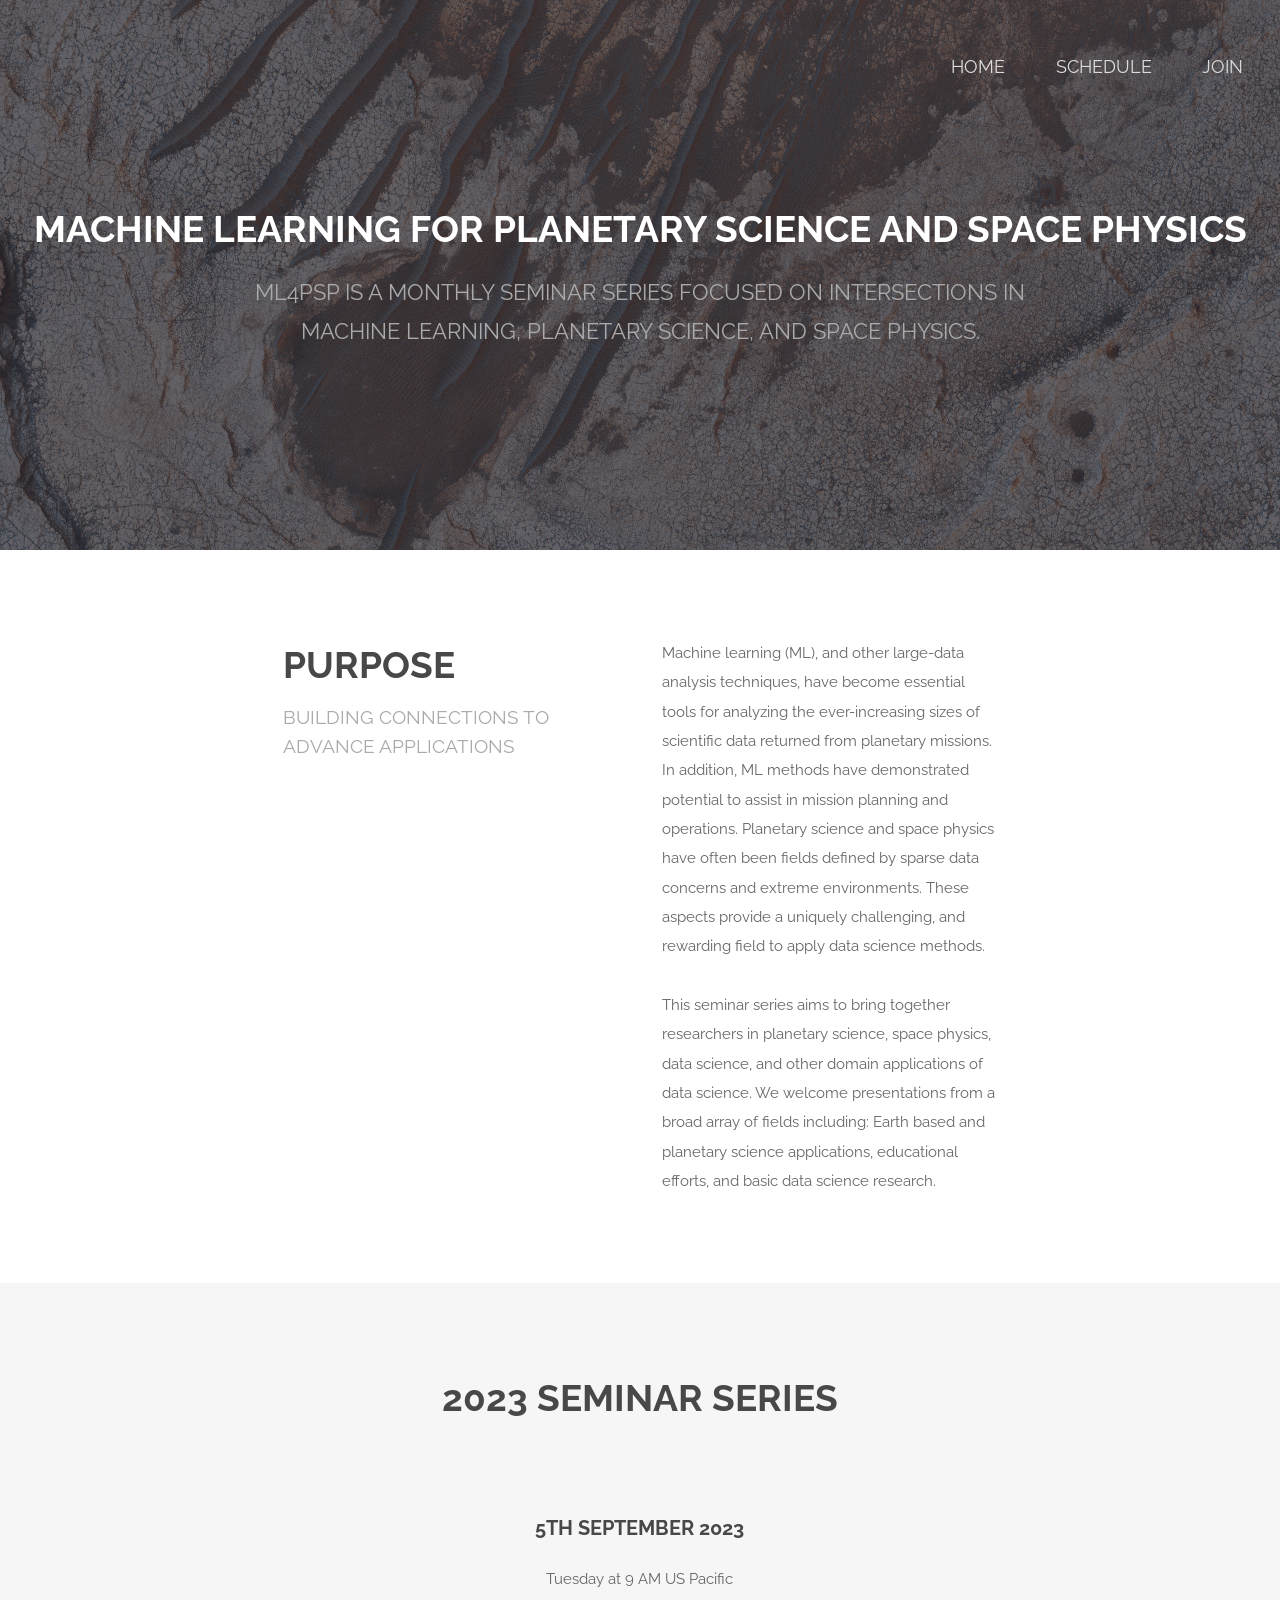
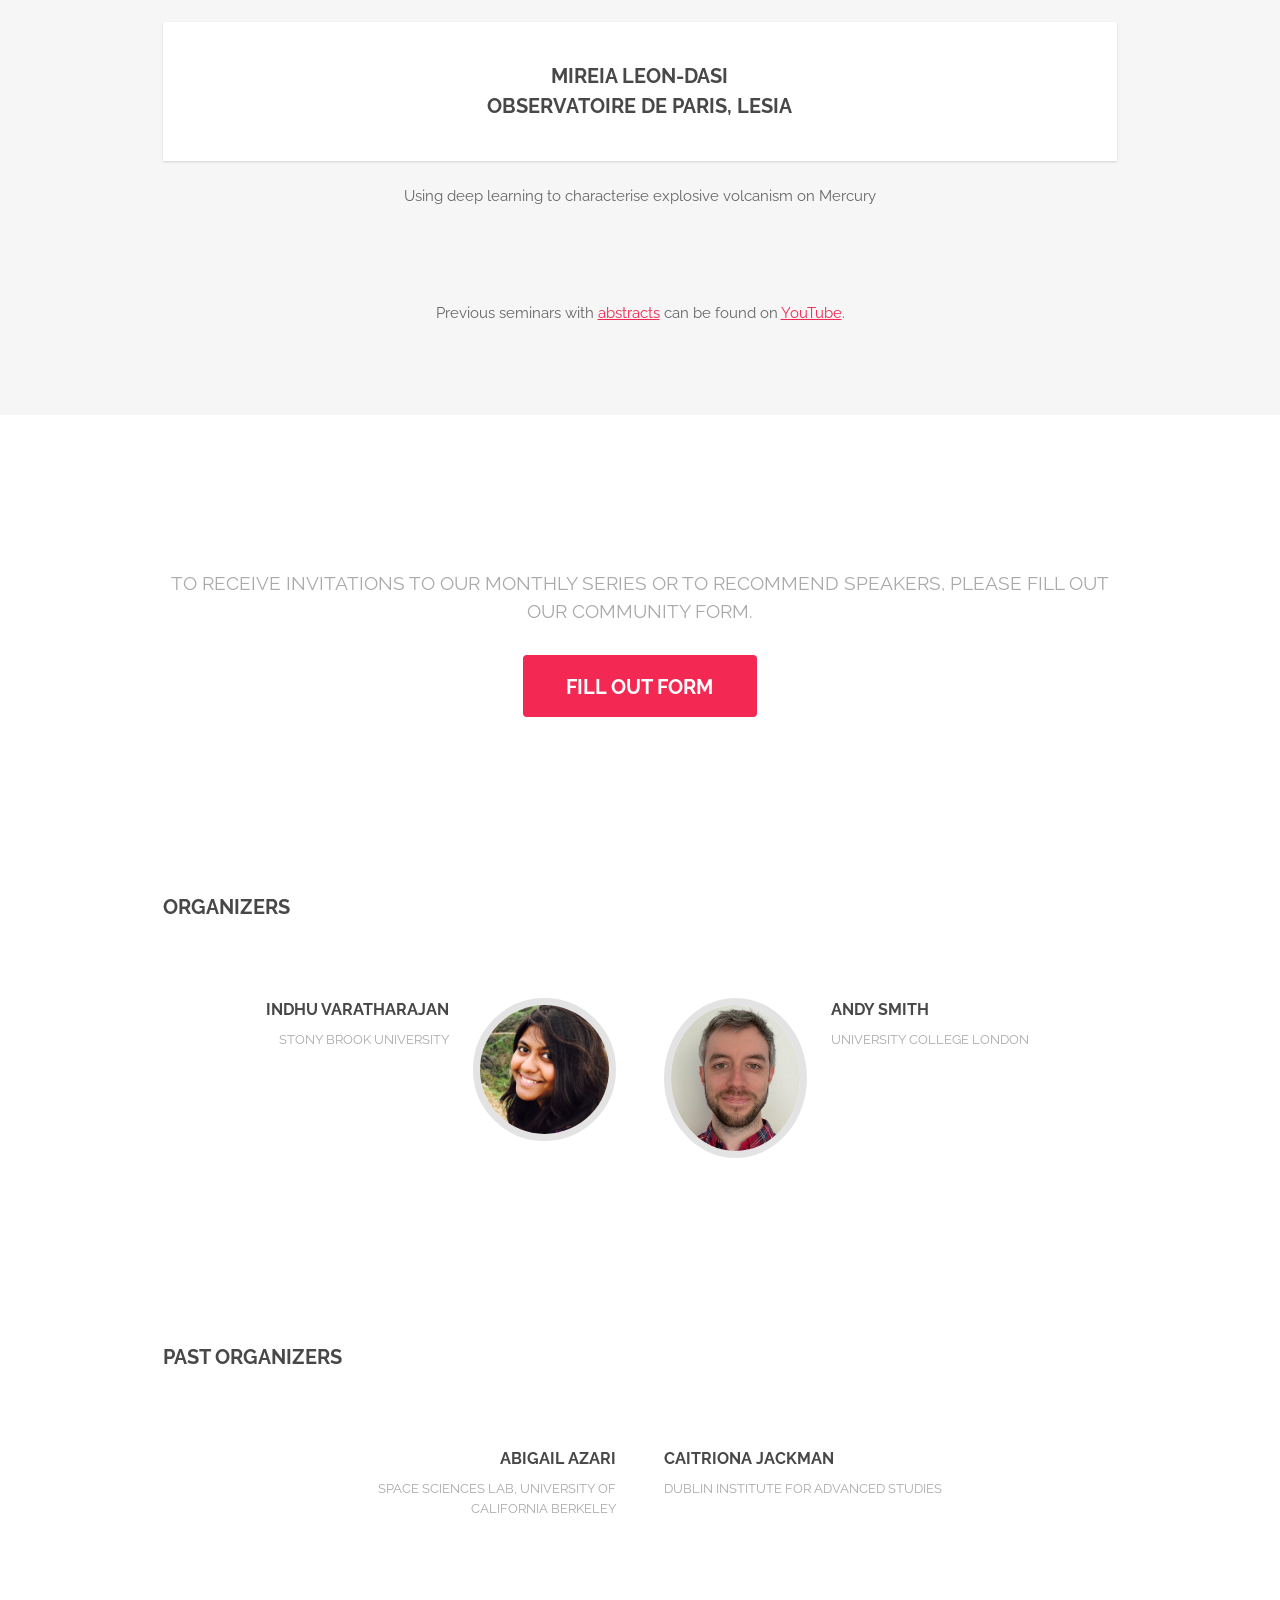
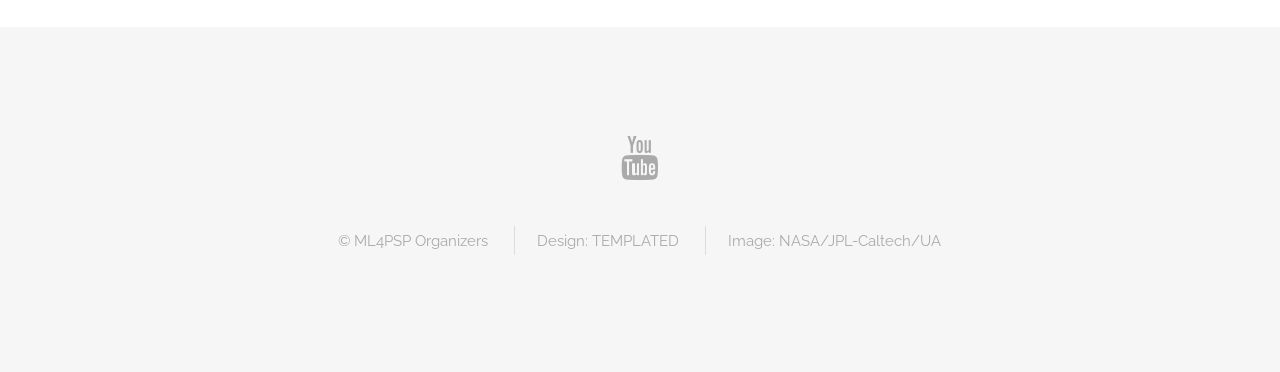
==== index.html @ e49db919 "Updated landing page with next seminar" ====
<!DOCTYPE HTML>
<!--
	Spatial by TEMPLATED
	templated.co @templatedco
	Released for free under the Creative Commons Attribution 3.0 license (templated.co/license)
	Edited by A. R. Azari for ML4PSP
-->
<html>
    <head>
        <title>ML4PSP</title>
            <meta charset="utf-8" />
            <meta name="viewport" content="width=device-width, initial-scale=1" />
            <link rel="stylesheet" href="assets/css/main.css" />
	</head>
	<body class="landing">
    <!-- Header -->
    <header id="header" class="alt">
        <!--
        <h1><strong><a href="index.html">ML4PSP</a></strong></h1>
        -->
        <nav id="nav">
            <ul>
                <li><a href="index.html">Home</a></li>
                <li><a href="schedule.html">Schedule</a></li>
                <li><a href="join.html">Join</a></li>
            </ul>
        </nav>
    </header>
    <a href="#menu" class="navPanelToggle"><span class="fa fa-bars"></span></a>

    <!-- Banner -->
    <section id="banner">
        <h2>Machine Learning for Planetary Science and Space Physics</h2>
	    <!--Comment for new organizers, if you want a new tag line change this text.-->
        <p>ML4PSP is a monthly seminar series focused on intersections in <br /> machine learning, planetary science, and space physics. </p>
    </section>

    <!-- One -->
    <section id="one" class="wrapper style1">
        <div class="container 75%">
            <div class="row 200%">
                <div class="6u 12u$(medium)">
                    <header class="major">
                        <h2>Purpose</h2>
                        <p>Building connections to advance applications</p>
                    </header>
                </div>
                <div class="6u$ 12u$(medium)">
                <p>Machine learning (ML), and other large-data analysis techniques, have become essential tools for analyzing the ever-increasing sizes of scientific data returned from planetary missions. In addition, ML methods have demonstrated potential to assist in mission planning and operations. Planetary science and space physics have often been fields defined by sparse data concerns and extreme environments. These aspects provide a uniquely challenging, and rewarding field to apply data science methods.</p>
                                
                <p>This seminar series aims to bring together researchers in planetary science, space physics, data science, and other domain applications of data science. We welcome presentations from a broad array of fields including: Earth based and planetary science applications, educational efforts, and basic data science research.</p>
                </div>
            </div>
        </div>
    </section>

    <!-- Two -->
    <section id="two" class="wrapper style2 special">
        <div class="container">
            <header class="major">
                <h2>2023 Seminar Series</h2>
	    </header>
	
	    <!--Comment for new organizers, this is the format below that you can use to add two speakers.--> 
	    <!-- <p> Please check back here for updates or join our <a href="join.html"> listserv</a>. <p> -->
	    <h3> 5th September 2023 </h3>
	    <p> Tuesday at 9 AM US Pacific </p>
	    <div class="container">
                <div class="row 300%">
                    <!-- <div class="6u 12u$(xsmall)"> -->
                        <div class="image fit captioned">
                        <h3>  Mireia Leon-Dasi </br> Observatoire de Paris, LESIA </h3>
                        <p> Using deep learning to characterise explosive volcanism on Mercury </p>
                        </div>
		    <!-- </div>
                    <div class="6u$ 12u$(xsmall)">
                        <div class="image fit captioned">
  			<h3> Alex Barrett & Jack Wright </br> The Open University & The European Space Agency </h3>
			 <p> NOAH-H: Characterizing Mars rover landing sites using deep learning </p>
                        </div> -->
                    <!-- </div> -->
                </div>
            </div>
	</div>
        <p>Previous seminars with <a href="schedule.html">abstracts</a> can be found on <a href="https://www.youtube.com/channel/UCyS8UU1a6K0NM_lSN7ykAnA/playlists">YouTube</a>. </p>
    </section>

    <!-- Three -->
    <section id="three" class="wrapper style3 special">
        <div class="container">
            <header class="major">
                <h2>Join</h2>
                    <p>To receive invitations to our monthly series or to recommend speakers, please fill out our community form. </p>
            </header>
            <ul class="actions">
                <li><a href="join.html" class="button special big">Fill Out Form</a></li>
            </ul>
        </div>
    </section>
    
    <!-- Four -->
    <section id="four" class="wrapper style1">
        <div class="container">
            <header class="major special">
                <h3>Organizers</h3>
            </header>
            <div class="feature-grid">
                <div class="feature">
                    <div class="image rounded"><img src="images/IVProfile.jpg" alt="" /></div>
                        <div class="content">
                            <header>
                                <h4>Indhu Varatharajan</h4>
                                <p>Stony Brook University</p>
                            </header>
                        </div>
                </div>
                <div class="feature">
                            <div class="image rounded"><img src="images/ASProfile.jpeg" alt="" /></div>
                                <div class="content">
                                    <header>
                                        <h4>Andy Smith</h4>
                                        <p>University College London</p>
                                    </header>
                                </div>
                        </div>
                    </div>
                </div>
        </section>
        <!-- Five -->
        <section id="five" class="wrapper style1">
        <div class="container">
            <header class="major special">
                <h3>Past Organizers</h3>
            </header>
            
            <div class="feature-grid">
                <div class="feature">
                        <div class="content">
                            <header>
                                <h4><a href="https://abbyazari.github.io/">Abigail Azari</a></h4>
                                <p>Space Sciences Lab, University of California Berkeley</p>
                            </header>
                        </div>
                </div>
                <div class="feature">
                                <div class="content">
                                    <header>
                                        <h4><a href="https://www.dias.ie/2019/11/27/professor-caitriona-jackman/">Caitriona Jackman</a></h4>
                                        <p>Dublin Institute for Advanced Studies</p>
                                    </header>
                                </div>
                        </div>
                    </div>
                </div>
        </section>
    

    <!-- Footer -->
    <footer id="footer">
        <div class="container">
            <ul class="icons">
                <li><a href="https://www.youtube.com/channel/UCyS8UU1a6K0NM_lSN7ykAnA/playlists" class="icon fa-youtube"></a></li>
                <!--<li><a href="#" class="icon fa-twitter"></a></li>-->
                <!--<li><a href="#" class="icon fa-instagram"></a></li>-->
            </ul>
            <ul class="copyright">
                <li>&copy; ML4PSP Organizers </li>
                <!--<li>Design: <a href="https://templated.co/spatial"> TEMPLATED </a></li> -->
		<li>Design: TEMPLATED </li>
                <li>Image: <a href="https://www.nasa.gov/image-feature/the-red-planets-layered-history">NASA/JPL-Caltech/UA</a></li>
            </ul>
        </div>
    </footer>

    <!-- Scripts -->
    <script src="assets/js/jquery.min.js"></script>
    <script src="assets/js/skel.min.js"></script>
    <script src="assets/js/util.js"></script>
    <script src="assets/js/main.js"></script>
	</body>
</html>
---- assets/css/main.css ----
@import url(font-awesome.min.css);
@import url(https://fonts.googleapis.com/css?family=Raleway:400,700);

/*
	Spatial by TEMPLATED
	templated.co @templatedco
	Released for free under the Creative Commons Attribution 3.0 license (templated.co/license)
*/

/* Reset */

	html, body, div, span, applet, object, iframe, h1, h2, h3, h4, h5, h6, p, blockquote, pre, a, abbr, acronym, address, big, cite, code, del, dfn, em, img, ins, kbd, q, s, samp, small, strike, strong, sub, sup, tt, var, b, u, i, center, dl, dt, dd, ol, ul, li, fieldset, form, label, legend, table, caption, tbody, tfoot, thead, tr, th, td, article, aside, canvas, details, embed, figure, figcaption, footer, header, hgroup, menu, nav, output, ruby, section, summary, time, mark, audio, video {
		margin: 0;
		padding: 0;
		border: 0;
		font-size: 100%;
		font: inherit;
		vertical-align: baseline;
	}

	article, aside, details, figcaption, figure, footer, header, hgroup, menu, nav, section {
		display: block;
	}

	body {
		line-height: 1;
	}

	ol, ul {
		list-style: none;
	}

	blockquote, q {
		quotes: none;
	}

	blockquote:before, blockquote:after, q:before, q:after {
		content: '';
		content: none;
	}

	table {
		border-collapse: collapse;
		border-spacing: 0;
	}

	body {
		-webkit-text-size-adjust: none;
	}

/* Box Model */

	*, *:before, *:after {
		-moz-box-sizing: border-box;
		-webkit-box-sizing: border-box;
		box-sizing: border-box;
	}

/* Containers */

	.container {
		margin-left: auto;
		margin-right: auto;
	}

	.container.\31 25\25 {
		width: 100%;
		max-width: 100em;
		min-width: 80em;
	}

	.container.\37 5\25 {
		width: 60em;
	}

	.container.\35 0\25 {
		width: 40em;
	}

	.container.\32 5\25 {
		width: 20em;
	}

	.container {
		width: 80em;
	}

	@media screen and (max-width: 1680px) {

		.container.\31 25\25 {
			width: 100%;
			max-width: 100em;
			min-width: 80em;
		}

		.container.\37 5\25 {
			width: 60em;
		}

		.container.\35 0\25 {
			width: 40em;
		}

		.container.\32 5\25 {
			width: 20em;
		}

		.container {
			width: 80em;
		}

	}

	@media screen and (max-width: 1280px) {

		.container.\31 25\25 {
			width: 100%;
			max-width: 81.25em;
			min-width: 65em;
		}

		.container.\37 5\25 {
			width: 48.75em;
		}

		.container.\35 0\25 {
			width: 32.5em;
		}

		.container.\32 5\25 {
			width: 16.25em;
		}

		.container {
			width: 65em;
		}

	}

	@media screen and (max-width: 980px) {

		.container.\31 25\25 {
			width: 100%;
			max-width: 112.5%;
			min-width: 90%;
		}

		.container.\37 5\25 {
			width: 67.5%;
		}

		.container.\35 0\25 {
			width: 45%;
		}

		.container.\32 5\25 {
			width: 22.5%;
		}

		.container {
			width: 90%;
		}

	}

	@media screen and (max-width: 736px) {

		.container.\31 25\25 {
			width: 100%;
			max-width: 112.5%;
			min-width: 90%;
		}

		.container.\37 5\25 {
			width: 67.5%;
		}

		.container.\35 0\25 {
			width: 45%;
		}

		.container.\32 5\25 {
			width: 22.5%;
		}

		.container {
			width: 90% !important;
		}

	}

	@media screen and (max-width: 480px) {

		.container.\31 25\25 {
			width: 100%;
			max-width: 112.5%;
			min-width: 90%;
		}

		.container.\37 5\25 {
			width: 67.5%;
		}

		.container.\35 0\25 {
			width: 45%;
		}

		.container.\32 5\25 {
			width: 22.5%;
		}

		.container {
			width: 90% !important;
		}

	}

/* Grid */

	.row {
		border-bottom: solid 1px transparent;
		-moz-box-sizing: border-box;
		-webkit-box-sizing: border-box;
		box-sizing: border-box;
	}

	.row > * {
		float: left;
		-moz-box-sizing: border-box;
		-webkit-box-sizing: border-box;
		box-sizing: border-box;
	}

	.row:after, .row:before {
		content: '';
		display: block;
		clear: both;
		height: 0;
	}

	.row.uniform > * > :first-child {
		margin-top: 0;
	}

	.row.uniform > * > :last-child {
		margin-bottom: 0;
	}

	.row.\30 \25 > * {
		padding: 0 0 0 0em;
	}

	.row.\30 \25 {
		margin: 0 0 -1px 0em;
	}

	.row.uniform.\30 \25 > * {
		padding: 0em 0 0 0em;
	}

	.row.uniform.\30 \25 {
		margin: 0em 0 -1px 0em;
	}

	.row > * {
		padding: 0 0 0 2em;
	}

	.row {
		margin: 0 0 -1px -2em;
	}

	.row.uniform > * {
		padding: 2em 0 0 2em;
	}

	.row.uniform {
		margin: -2em 0 -1px -2em;
	}

	.row.\32 00\25 > * {
		padding: 0 0 0 4em;
	}

	.row.\32 00\25 {
		margin: 0 0 -1px -4em;
	}

	.row.uniform.\32 00\25 > * {
		padding: 4em 0 0 4em;
	}

	.row.uniform.\32 00\25 {
		margin: -4em 0 -1px -4em;
	}

	.row.\31 50\25 > * {
		padding: 0 0 0 3em;
	}

	.row.\31 50\25 {
		margin: 0 0 -1px -3em;
	}

	.row.uniform.\31 50\25 > * {
		padding: 3em 0 0 3em;
	}

	.row.uniform.\31 50\25 {
		margin: -3em 0 -1px -3em;
	}

	.row.\35 0\25 > * {
		padding: 0 0 0 1em;
	}

	.row.\35 0\25 {
		margin: 0 0 -1px -1em;
	}

	.row.uniform.\35 0\25 > * {
		padding: 1em 0 0 1em;
	}

	.row.uniform.\35 0\25 {
		margin: -1em 0 -1px -1em;
	}

	.row.\32 5\25 > * {
		padding: 0 0 0 0.5em;
	}

	.row.\32 5\25 {
		margin: 0 0 -1px -0.5em;
	}

	.row.uniform.\32 5\25 > * {
		padding: 0.5em 0 0 0.5em;
	}

	.row.uniform.\32 5\25 {
		margin: -0.5em 0 -1px -0.5em;
	}

	.\31 2u, .\31 2u\24 {
		width: 100%;
		clear: none;
		margin-left: 0;
	}

	.\31 1u, .\31 1u\24 {
		width: 91.6666666667%;
		clear: none;
		margin-left: 0;
	}

	.\31 0u, .\31 0u\24 {
		width: 83.3333333333%;
		clear: none;
		margin-left: 0;
	}

	.\39 u, .\39 u\24 {
		width: 75%;
		clear: none;
		margin-left: 0;
	}

	.\38 u, .\38 u\24 {
		width: 66.6666666667%;
		clear: none;
		margin-left: 0;
	}

	.\37 u, .\37 u\24 {
		width: 58.3333333333%;
		clear: none;
		margin-left: 0;
	}

	.\36 u, .\36 u\24 {
		width: 50%;
		clear: none;
		margin-left: 0;
	}

	.\35 u, .\35 u\24 {
		width: 41.6666666667%;
		clear: none;
		margin-left: 0;
	}

	.\34 u, .\34 u\24 {
		width: 33.3333333333%;
		clear: none;
		margin-left: 0;
	}

	.\33 u, .\33 u\24 {
		width: 25%;
		clear: none;
		margin-left: 0;
	}

	.\32 u, .\32 u\24 {
		width: 16.6666666667%;
		clear: none;
		margin-left: 0;
	}

	.\31 u, .\31 u\24 {
		width: 8.3333333333%;
		clear: none;
		margin-left: 0;
	}

	.\31 2u\24 + *,
	.\31 1u\24 + *,
	.\31 0u\24 + *,
	.\39 u\24 + *,
	.\38 u\24 + *,
	.\37 u\24 + *,
	.\36 u\24 + *,
	.\35 u\24 + *,
	.\34 u\24 + *,
	.\33 u\24 + *,
	.\32 u\24 + *,
	.\31 u\24 + * {
		clear: left;
	}

	.\-11u {
		margin-left: 91.66667%;
	}

	.\-10u {
		margin-left: 83.33333%;
	}

	.\-9u {
		margin-left: 75%;
	}

	.\-8u {
		margin-left: 66.66667%;
	}

	.\-7u {
		margin-left: 58.33333%;
	}

	.\-6u {
		margin-left: 50%;
	}

	.\-5u {
		margin-left: 41.66667%;
	}

	.\-4u {
		margin-left: 33.33333%;
	}

	.\-3u {
		margin-left: 25%;
	}

	.\-2u {
		margin-left: 16.66667%;
	}

	.\-1u {
		margin-left: 8.33333%;
	}

	@media screen and (max-width: 1680px) {

		.row > * {
			padding: 0 0 0 2em;
		}

		.row {
			margin: 0 0 -1px -2em;
		}

		.row.uniform > * {
			padding: 2em 0 0 2em;
		}

		.row.uniform {
			margin: -2em 0 -1px -2em;
		}

		.row.\32 00\25 > * {
			padding: 0 0 0 4em;
		}

		.row.\32 00\25 {
			margin: 0 0 -1px -4em;
		}

		.row.uniform.\32 00\25 > * {
			padding: 4em 0 0 4em;
		}

		.row.uniform.\32 00\25 {
			margin: -4em 0 -1px -4em;
		}

		.row.\31 50\25 > * {
			padding: 0 0 0 3em;
		}

		.row.\31 50\25 {
			margin: 0 0 -1px -3em;
		}

		.row.uniform.\31 50\25 > * {
			padding: 3em 0 0 3em;
		}

		.row.uniform.\31 50\25 {
			margin: -3em 0 -1px -3em;
		}

		.row.\35 0\25 > * {
			padding: 0 0 0 1em;
		}

		.row.\35 0\25 {
			margin: 0 0 -1px -1em;
		}

		.row.uniform.\35 0\25 > * {
			padding: 1em 0 0 1em;
		}

		.row.uniform.\35 0\25 {
			margin: -1em 0 -1px -1em;
		}

		.row.\32 5\25 > * {
			padding: 0 0 0 0.5em;
		}

		.row.\32 5\25 {
			margin: 0 0 -1px -0.5em;
		}

		.row.uniform.\32 5\25 > * {
			padding: 0.5em 0 0 0.5em;
		}

		.row.uniform.\32 5\25 {
			margin: -0.5em 0 -1px -0.5em;
		}

		.\31 2u\28xlarge\29, .\31 2u\24\28xlarge\29 {
			width: 100%;
			clear: none;
			margin-left: 0;
		}

		.\31 1u\28xlarge\29, .\31 1u\24\28xlarge\29 {
			width: 91.6666666667%;
			clear: none;
			margin-left: 0;
		}

		.\31 0u\28xlarge\29, .\31 0u\24\28xlarge\29 {
			width: 83.3333333333%;
			clear: none;
			margin-left: 0;
		}

		.\39 u\28xlarge\29, .\39 u\24\28xlarge\29 {
			width: 75%;
			clear: none;
			margin-left: 0;
		}

		.\38 u\28xlarge\29, .\38 u\24\28xlarge\29 {
			width: 66.6666666667%;
			clear: none;
			margin-left: 0;
		}

		.\37 u\28xlarge\29, .\37 u\24\28xlarge\29 {
			width: 58.3333333333%;
			clear: none;
			margin-left: 0;
		}

		.\36 u\28xlarge\29, .\36 u\24\28xlarge\29 {
			width: 50%;
			clear: none;
			margin-left: 0;
		}

		.\35 u\28xlarge\29, .\35 u\24\28xlarge\29 {
			width: 41.6666666667%;
			clear: none;
			margin-left: 0;
		}

		.\34 u\28xlarge\29, .\34 u\24\28xlarge\29 {
			width: 33.3333333333%;
			clear: none;
			margin-left: 0;
		}

		.\33 u\28xlarge\29, .\33 u\24\28xlarge\29 {
			width: 25%;
			clear: none;
			margin-left: 0;
		}

		.\32 u\28xlarge\29, .\32 u\24\28xlarge\29 {
			width: 16.6666666667%;
			clear: none;
			margin-left: 0;
		}

		.\31 u\28xlarge\29, .\31 u\24\28xlarge\29 {
			width: 8.3333333333%;
			clear: none;
			margin-left: 0;
		}

		.\31 2u\24\28xlarge\29 + *,
		.\31 1u\24\28xlarge\29 + *,
		.\31 0u\24\28xlarge\29 + *,
		.\39 u\24\28xlarge\29 + *,
		.\38 u\24\28xlarge\29 + *,
		.\37 u\24\28xlarge\29 + *,
		.\36 u\24\28xlarge\29 + *,
		.\35 u\24\28xlarge\29 + *,
		.\34 u\24\28xlarge\29 + *,
		.\33 u\24\28xlarge\29 + *,
		.\32 u\24\28xlarge\29 + *,
		.\31 u\24\28xlarge\29 + * {
			clear: left;
		}

		.\-11u\28xlarge\29 {
			margin-left: 91.66667%;
		}

		.\-10u\28xlarge\29 {
			margin-left: 83.33333%;
		}

		.\-9u\28xlarge\29 {
			margin-left: 75%;
		}

		.\-8u\28xlarge\29 {
			margin-left: 66.66667%;
		}

		.\-7u\28xlarge\29 {
			margin-left: 58.33333%;
		}

		.\-6u\28xlarge\29 {
			margin-left: 50%;
		}

		.\-5u\28xlarge\29 {
			margin-left: 41.66667%;
		}

		.\-4u\28xlarge\29 {
			margin-left: 33.33333%;
		}

		.\-3u\28xlarge\29 {
			margin-left: 25%;
		}

		.\-2u\28xlarge\29 {
			margin-left: 16.66667%;
		}

		.\-1u\28xlarge\29 {
			margin-left: 8.33333%;
		}

	}

	@media screen and (max-width: 1280px) {

		.row > * {
			padding: 0 0 0 1.5em;
		}

		.row {
			margin: 0 0 -1px -1.5em;
		}

		.row.uniform > * {
			padding: 1.5em 0 0 1.5em;
		}

		.row.uniform {
			margin: -1.5em 0 -1px -1.5em;
		}

		.row.\32 00\25 > * {
			padding: 0 0 0 3em;
		}

		.row.\32 00\25 {
			margin: 0 0 -1px -3em;
		}

		.row.uniform.\32 00\25 > * {
			padding: 3em 0 0 3em;
		}

		.row.uniform.\32 00\25 {
			margin: -3em 0 -1px -3em;
		}

		.row.\31 50\25 > * {
			padding: 0 0 0 2.25em;
		}

		.row.\31 50\25 {
			margin: 0 0 -1px -2.25em;
		}

		.row.uniform.\31 50\25 > * {
			padding: 2.25em 0 0 2.25em;
		}

		.row.uniform.\31 50\25 {
			margin: -2.25em 0 -1px -2.25em;
		}

		.row.\35 0\25 > * {
			padding: 0 0 0 0.75em;
		}

		.row.\35 0\25 {
			margin: 0 0 -1px -0.75em;
		}

		.row.uniform.\35 0\25 > * {
			padding: 0.75em 0 0 0.75em;
		}

		.row.uniform.\35 0\25 {
			margin: -0.75em 0 -1px -0.75em;
		}

		.row.\32 5\25 > * {
			padding: 0 0 0 0.375em;
		}

		.row.\32 5\25 {
			margin: 0 0 -1px -0.375em;
		}

		.row.uniform.\32 5\25 > * {
			padding: 0.375em 0 0 0.375em;
		}

		.row.uniform.\32 5\25 {
			margin: -0.375em 0 -1px -0.375em;
		}

		.\31 2u\28large\29, .\31 2u\24\28large\29 {
			width: 100%;
			clear: none;
			margin-left: 0;
		}

		.\31 1u\28large\29, .\31 1u\24\28large\29 {
			width: 91.6666666667%;
			clear: none;
			margin-left: 0;
		}

		.\31 0u\28large\29, .\31 0u\24\28large\29 {
			width: 83.3333333333%;
			clear: none;
			margin-left: 0;
		}

		.\39 u\28large\29, .\39 u\24\28large\29 {
			width: 75%;
			clear: none;
			margin-left: 0;
		}

		.\38 u\28large\29, .\38 u\24\28large\29 {
			width: 66.6666666667%;
			clear: none;
			margin-left: 0;
		}

		.\37 u\28large\29, .\37 u\24\28large\29 {
			width: 58.3333333333%;
			clear: none;
			margin-left: 0;
		}

		.\36 u\28large\29, .\36 u\24\28large\29 {
			width: 50%;
			clear: none;
			margin-left: 0;
		}

		.\35 u\28large\29, .\35 u\24\28large\29 {
			width: 41.6666666667%;
			clear: none;
			margin-left: 0;
		}

		.\34 u\28large\29, .\34 u\24\28large\29 {
			width: 33.3333333333%;
			clear: none;
			margin-left: 0;
		}

		.\33 u\28large\29, .\33 u\24\28large\29 {
			width: 25%;
			clear: none;
			margin-left: 0;
		}

		.\32 u\28large\29, .\32 u\24\28large\29 {
			width: 16.6666666667%;
			clear: none;
			margin-left: 0;
		}

		.\31 u\28large\29, .\31 u\24\28large\29 {
			width: 8.3333333333%;
			clear: none;
			margin-left: 0;
		}

		.\31 2u\24\28large\29 + *,
		.\31 1u\24\28large\29 + *,
		.\31 0u\24\28large\29 + *,
		.\39 u\24\28large\29 + *,
		.\38 u\24\28large\29 + *,
		.\37 u\24\28large\29 + *,
		.\36 u\24\28large\29 + *,
		.\35 u\24\28large\29 + *,
		.\34 u\24\28large\29 + *,
		.\33 u\24\28large\29 + *,
		.\32 u\24\28large\29 + *,
		.\31 u\24\28large\29 + * {
			clear: left;
		}

		.\-11u\28large\29 {
			margin-left: 91.66667%;
		}

		.\-10u\28large\29 {
			margin-left: 83.33333%;
		}

		.\-9u\28large\29 {
			margin-left: 75%;
		}

		.\-8u\28large\29 {
			margin-left: 66.66667%;
		}

		.\-7u\28large\29 {
			margin-left: 58.33333%;
		}

		.\-6u\28large\29 {
			margin-left: 50%;
		}

		.\-5u\28large\29 {
			margin-left: 41.66667%;
		}

		.\-4u\28large\29 {
			margin-left: 33.33333%;
		}

		.\-3u\28large\29 {
			margin-left: 25%;
		}

		.\-2u\28large\29 {
			margin-left: 16.66667%;
		}

		.\-1u\28large\29 {
			margin-left: 8.33333%;
		}

	}

	@media screen and (max-width: 980px) {

		.row > * {
			padding: 0 0 0 1.5em;
		}

		.row {
			margin: 0 0 -1px -1.5em;
		}

		.row.uniform > * {
			padding: 1.5em 0 0 1.5em;
		}

		.row.uniform {
			margin: -1.5em 0 -1px -1.5em;
		}

		.row.\32 00\25 > * {
			padding: 0 0 0 3em;
		}

		.row.\32 00\25 {
			margin: 0 0 -1px -3em;
		}

		.row.uniform.\32 00\25 > * {
			padding: 3em 0 0 3em;
		}

		.row.uniform.\32 00\25 {
			margin: -3em 0 -1px -3em;
		}

		.row.\31 50\25 > * {
			padding: 0 0 0 2.25em;
		}

		.row.\31 50\25 {
			margin: 0 0 -1px -2.25em;
		}

		.row.uniform.\31 50\25 > * {
			padding: 2.25em 0 0 2.25em;
		}

		.row.uniform.\31 50\25 {
			margin: -2.25em 0 -1px -2.25em;
		}

		.row.\35 0\25 > * {
			padding: 0 0 0 0.75em;
		}

		.row.\35 0\25 {
			margin: 0 0 -1px -0.75em;
		}

		.row.uniform.\35 0\25 > * {
			padding: 0.75em 0 0 0.75em;
		}

		.row.uniform.\35 0\25 {
			margin: -0.75em 0 -1px -0.75em;
		}

		.row.\32 5\25 > * {
			padding: 0 0 0 0.375em;
		}

		.row.\32 5\25 {
			margin: 0 0 -1px -0.375em;
		}

		.row.uniform.\32 5\25 > * {
			padding: 0.375em 0 0 0.375em;
		}

		.row.uniform.\32 5\25 {
			margin: -0.375em 0 -1px -0.375em;
		}

		.\31 2u\28medium\29, .\31 2u\24\28medium\29 {
			width: 100%;
			clear: none;
			margin-left: 0;
		}

		.\31 1u\28medium\29, .\31 1u\24\28medium\29 {
			width: 91.6666666667%;
			clear: none;
			margin-left: 0;
		}

		.\31 0u\28medium\29, .\31 0u\24\28medium\29 {
			width: 83.3333333333%;
			clear: none;
			margin-left: 0;
		}

		.\39 u\28medium\29, .\39 u\24\28medium\29 {
			width: 75%;
			clear: none;
			margin-left: 0;
		}

		.\38 u\28medium\29, .\38 u\24\28medium\29 {
			width: 66.6666666667%;
			clear: none;
			margin-left: 0;
		}

		.\37 u\28medium\29, .\37 u\24\28medium\29 {
			width: 58.3333333333%;
			clear: none;
			margin-left: 0;
		}

		.\36 u\28medium\29, .\36 u\24\28medium\29 {
			width: 50%;
			clear: none;
			margin-left: 0;
		}

		.\35 u\28medium\29, .\35 u\24\28medium\29 {
			width: 41.6666666667%;
			clear: none;
			margin-left: 0;
		}

		.\34 u\28medium\29, .\34 u\24\28medium\29 {
			width: 33.3333333333%;
			clear: none;
			margin-left: 0;
		}

		.\33 u\28medium\29, .\33 u\24\28medium\29 {
			width: 25%;
			clear: none;
			margin-left: 0;
		}

		.\32 u\28medium\29, .\32 u\24\28medium\29 {
			width: 16.6666666667%;
			clear: none;
			margin-left: 0;
		}

		.\31 u\28medium\29, .\31 u\24\28medium\29 {
			width: 8.3333333333%;
			clear: none;
			margin-left: 0;
		}

		.\31 2u\24\28medium\29 + *,
		.\31 1u\24\28medium\29 + *,
		.\31 0u\24\28medium\29 + *,
		.\39 u\24\28medium\29 + *,
		.\38 u\24\28medium\29 + *,
		.\37 u\24\28medium\29 + *,
		.\36 u\24\28medium\29 + *,
		.\35 u\24\28medium\29 + *,
		.\34 u\24\28medium\29 + *,
		.\33 u\24\28medium\29 + *,
		.\32 u\24\28medium\29 + *,
		.\31 u\24\28medium\29 + * {
			clear: left;
		}

		.\-11u\28medium\29 {
			margin-left: 91.66667%;
		}

		.\-10u\28medium\29 {
			margin-left: 83.33333%;
		}

		.\-9u\28medium\29 {
			margin-left: 75%;
		}

		.\-8u\28medium\29 {
			margin-left: 66.66667%;
		}

		.\-7u\28medium\29 {
			margin-left: 58.33333%;
		}

		.\-6u\28medium\29 {
			margin-left: 50%;
		}

		.\-5u\28medium\29 {
			margin-left: 41.66667%;
		}

		.\-4u\28medium\29 {
			margin-left: 33.33333%;
		}

		.\-3u\28medium\29 {
			margin-left: 25%;
		}

		.\-2u\28medium\29 {
			margin-left: 16.66667%;
		}

		.\-1u\28medium\29 {
			margin-left: 8.33333%;
		}

	}

	@media screen and (max-width: 736px) {

		.row > * {
			padding: 0 0 0 1.25em;
		}

		.row {
			margin: 0 0 -1px -1.25em;
		}

		.row.uniform > * {
			padding: 1.25em 0 0 1.25em;
		}

		.row.uniform {
			margin: -1.25em 0 -1px -1.25em;
		}

		.row.\32 00\25 > * {
			padding: 0 0 0 2.5em;
		}

		.row.\32 00\25 {
			margin: 0 0 -1px -2.5em;
		}

		.row.uniform.\32 00\25 > * {
			padding: 2.5em 0 0 2.5em;
		}

		.row.uniform.\32 00\25 {
			margin: -2.5em 0 -1px -2.5em;
		}

		.row.\31 50\25 > * {
			padding: 0 0 0 1.875em;
		}

		.row.\31 50\25 {
			margin: 0 0 -1px -1.875em;
		}

		.row.uniform.\31 50\25 > * {
			padding: 1.875em 0 0 1.875em;
		}

		.row.uniform.\31 50\25 {
			margin: -1.875em 0 -1px -1.875em;
		}

		.row.\35 0\25 > * {
			padding: 0 0 0 0.625em;
		}

		.row.\35 0\25 {
			margin: 0 0 -1px -0.625em;
		}

		.row.uniform.\35 0\25 > * {
			padding: 0.625em 0 0 0.625em;
		}

		.row.uniform.\35 0\25 {
			margin: -0.625em 0 -1px -0.625em;
		}

		.row.\32 5\25 > * {
			padding: 0 0 0 0.3125em;
		}

		.row.\32 5\25 {
			margin: 0 0 -1px -0.3125em;
		}

		.row.uniform.\32 5\25 > * {
			padding: 0.3125em 0 0 0.3125em;
		}

		.row.uniform.\32 5\25 {
			margin: -0.3125em 0 -1px -0.3125em;
		}

		.\31 2u\28small\29, .\31 2u\24\28small\29 {
			width: 100%;
			clear: none;
			margin-left: 0;
		}

		.\31 1u\28small\29, .\31 1u\24\28small\29 {
			width: 91.6666666667%;
			clear: none;
			margin-left: 0;
		}

		.\31 0u\28small\29, .\31 0u\24\28small\29 {
			width: 83.3333333333%;
			clear: none;
			margin-left: 0;
		}

		.\39 u\28small\29, .\39 u\24\28small\29 {
			width: 75%;
			clear: none;
			margin-left: 0;
		}

		.\38 u\28small\29, .\38 u\24\28small\29 {
			width: 66.6666666667%;
			clear: none;
			margin-left: 0;
		}

		.\37 u\28small\29, .\37 u\24\28small\29 {
			width: 58.3333333333%;
			clear: none;
			margin-left: 0;
		}

		.\36 u\28small\29, .\36 u\24\28small\29 {
			width: 50%;
			clear: none;
			margin-left: 0;
		}

		.\35 u\28small\29, .\35 u\24\28small\29 {
			width: 41.6666666667%;
			clear: none;
			margin-left: 0;
		}

		.\34 u\28small\29, .\34 u\24\28small\29 {
			width: 33.3333333333%;
			clear: none;
			margin-left: 0;
		}

		.\33 u\28small\29, .\33 u\24\28small\29 {
			width: 25%;
			clear: none;
			margin-left: 0;
		}

		.\32 u\28small\29, .\32 u\24\28small\29 {
			width: 16.6666666667%;
			clear: none;
			margin-left: 0;
		}

		.\31 u\28small\29, .\31 u\24\28small\29 {
			width: 8.3333333333%;
			clear: none;
			margin-left: 0;
		}

		.\31 2u\24\28small\29 + *,
		.\31 1u\24\28small\29 + *,
		.\31 0u\24\28small\29 + *,
		.\39 u\24\28small\29 + *,
		.\38 u\24\28small\29 + *,
		.\37 u\24\28small\29 + *,
		.\36 u\24\28small\29 + *,
		.\35 u\24\28small\29 + *,
		.\34 u\24\28small\29 + *,
		.\33 u\24\28small\29 + *,
		.\32 u\24\28small\29 + *,
		.\31 u\24\28small\29 + * {
			clear: left;
		}

		.\-11u\28small\29 {
			margin-left: 91.66667%;
		}

		.\-10u\28small\29 {
			margin-left: 83.33333%;
		}

		.\-9u\28small\29 {
			margin-left: 75%;
		}

		.\-8u\28small\29 {
			margin-left: 66.66667%;
		}

		.\-7u\28small\29 {
			margin-left: 58.33333%;
		}

		.\-6u\28small\29 {
			margin-left: 50%;
		}

		.\-5u\28small\29 {
			margin-left: 41.66667%;
		}

		.\-4u\28small\29 {
			margin-left: 33.33333%;
		}

		.\-3u\28small\29 {
			margin-left: 25%;
		}

		.\-2u\28small\29 {
			margin-left: 16.66667%;
		}

		.\-1u\28small\29 {
			margin-left: 8.33333%;
		}

	}

	@media screen and (max-width: 480px) {

		.row > * {
			padding: 0 0 0 1.25em;
		}

		.row {
			margin: 0 0 -1px -1.25em;
		}

		.row.uniform > * {
			padding: 1.25em 0 0 1.25em;
		}

		.row.uniform {
			margin: -1.25em 0 -1px -1.25em;
		}

		.row.\32 00\25 > * {
			padding: 0 0 0 2.5em;
		}

		.row.\32 00\25 {
			margin: 0 0 -1px -2.5em;
		}

		.row.uniform.\32 00\25 > * {
			padding: 2.5em 0 0 2.5em;
		}

		.row.uniform.\32 00\25 {
			margin: -2.5em 0 -1px -2.5em;
		}

		.row.\31 50\25 > * {
			padding: 0 0 0 1.875em;
		}

		.row.\31 50\25 {
			margin: 0 0 -1px -1.875em;
		}

		.row.uniform.\31 50\25 > * {
			padding: 1.875em 0 0 1.875em;
		}

		.row.uniform.\31 50\25 {
			margin: -1.875em 0 -1px -1.875em;
		}

		.row.\35 0\25 > * {
			padding: 0 0 0 0.625em;
		}

		.row.\35 0\25 {
			margin: 0 0 -1px -0.625em;
		}

		.row.uniform.\35 0\25 > * {
			padding: 0.625em 0 0 0.625em;
		}

		.row.uniform.\35 0\25 {
			margin: -0.625em 0 -1px -0.625em;
		}

		.row.\32 5\25 > * {
			padding: 0 0 0 0.3125em;
		}

		.row.\32 5\25 {
			margin: 0 0 -1px -0.3125em;
		}

		.row.uniform.\32 5\25 > * {
			padding: 0.3125em 0 0 0.3125em;
		}

		.row.uniform.\32 5\25 {
			margin: -0.3125em 0 -1px -0.3125em;
		}

		.\31 2u\28xsmall\29, .\31 2u\24\28xsmall\29 {
			width: 100%;
			clear: none;
			margin-left: 0;
		}

		.\31 1u\28xsmall\29, .\31 1u\24\28xsmall\29 {
			width: 91.6666666667%;
			clear: none;
			margin-left: 0;
		}

		.\31 0u\28xsmall\29, .\31 0u\24\28xsmall\29 {
			width: 83.3333333333%;
			clear: none;
			margin-left: 0;
		}

		.\39 u\28xsmall\29, .\39 u\24\28xsmall\29 {
			width: 75%;
			clear: none;
			margin-left: 0;
		}

		.\38 u\28xsmall\29, .\38 u\24\28xsmall\29 {
			width: 66.6666666667%;
			clear: none;
			margin-left: 0;
		}

		.\37 u\28xsmall\29, .\37 u\24\28xsmall\29 {
			width: 58.3333333333%;
			clear: none;
			margin-left: 0;
		}

		.\36 u\28xsmall\29, .\36 u\24\28xsmall\29 {
			width: 50%;
			clear: none;
			margin-left: 0;
		}

		.\35 u\28xsmall\29, .\35 u\24\28xsmall\29 {
			width: 41.6666666667%;
			clear: none;
			margin-left: 0;
		}

		.\34 u\28xsmall\29, .\34 u\24\28xsmall\29 {
			width: 33.3333333333%;
			clear: none;
			margin-left: 0;
		}

		.\33 u\28xsmall\29, .\33 u\24\28xsmall\29 {
			width: 25%;
			clear: none;
			margin-left: 0;
		}

		.\32 u\28xsmall\29, .\32 u\24\28xsmall\29 {
			width: 16.6666666667%;
			clear: none;
			margin-left: 0;
		}

		.\31 u\28xsmall\29, .\31 u\24\28xsmall\29 {
			width: 8.3333333333%;
			clear: none;
			margin-left: 0;
		}

		.\31 2u\24\28xsmall\29 + *,
		.\31 1u\24\28xsmall\29 + *,
		.\31 0u\24\28xsmall\29 + *,
		.\39 u\24\28xsmall\29 + *,
		.\38 u\24\28xsmall\29 + *,
		.\37 u\24\28xsmall\29 + *,
		.\36 u\24\28xsmall\29 + *,
		.\35 u\24\28xsmall\29 + *,
		.\34 u\24\28xsmall\29 + *,
		.\33 u\24\28xsmall\29 + *,
		.\32 u\24\28xsmall\29 + *,
		.\31 u\24\28xsmall\29 + * {
			clear: left;
		}

		.\-11u\28xsmall\29 {
			margin-left: 91.66667%;
		}

		.\-10u\28xsmall\29 {
			margin-left: 83.33333%;
		}

		.\-9u\28xsmall\29 {
			margin-left: 75%;
		}

		.\-8u\28xsmall\29 {
			margin-left: 66.66667%;
		}

		.\-7u\28xsmall\29 {
			margin-left: 58.33333%;
		}

		.\-6u\28xsmall\29 {
			margin-left: 50%;
		}

		.\-5u\28xsmall\29 {
			margin-left: 41.66667%;
		}

		.\-4u\28xsmall\29 {
			margin-left: 33.33333%;
		}

		.\-3u\28xsmall\29 {
			margin-left: 25%;
		}

		.\-2u\28xsmall\29 {
			margin-left: 16.66667%;
		}

		.\-1u\28xsmall\29 {
			margin-left: 8.33333%;
		}

	}

/* Basic */

	@-ms-viewport {
		width: device-width;
	}

	body {
		-ms-overflow-style: scrollbar;
	}

	@media screen and (max-width: 480px) {

		html, body {
			min-width: 320px;
		}

	}

	body {
		background: #fff;
		padding-top: 6em;
	}

		body.landing {
			padding-top: 0 !important;
		}

		@media screen and (max-width: 980px) {

			body {
				padding-top: 2em;
			}

		}

		body.is-loading *, body.is-loading *:before, body.is-loading *:after {
			-moz-animation: none !important;
			-webkit-animation: none !important;
			-ms-animation: none !important;
			animation: none !important;
			-moz-transition: none !important;
			-webkit-transition: none !important;
			-ms-transition: none !important;
			transition: none !important;
		}

/* Type */

	body {
		background-color: #fff;
		color: #666;
	}

	body, input, select, textarea {
		font-family: "Raleway", Arial, Helvetica, sans-serif;
		font-size: 13pt;
		font-weight: 400;
		line-height: 2em;
	}

		@media screen and (max-width: 1680px) {

			body, input, select, textarea {
				font-size: 11pt;
			}

		}

		@media screen and (max-width: 1280px) {

			body, input, select, textarea {
				font-size: 11pt;
			}

		}

		@media screen and (max-width: 980px) {

			body, input, select, textarea {
				font-size: 12pt;
			}

		}

		@media screen and (max-width: 736px) {

			body, input, select, textarea {
				font-size: 12pt;
			}

		}

		@media screen and (max-width: 480px) {

			body, input, select, textarea {
				font-size: 12pt;
			}

		}

	a {
		text-decoration: underline;
		color: #f32853;
	}

		a:hover {
			text-decoration: none;
		}

	strong, b {
		color: #484848;
		font-weight: 700;
	}

	em, i {
		font-style: italic;
	}

	p {
		margin: 0 0 2em 0;
	}

	h1, h2, h3, h4, h5, h6 {
		color: #484848;
		font-weight: 700;
		line-height: 1em;
		margin: 0 0 1em 0;
		text-transform: uppercase;
	}

		h1 a, h2 a, h3 a, h4 a, h5 a, h6 a {
			color: inherit;
			text-decoration: none;
		}

	h2 {
		font-size: 1.75em;
		line-height: 1.5em;
	}

	h3 {
		font-size: 1.35em;
		line-height: 1.5em;
	}

	h4 {
		font-size: 1.1em;
		line-height: 1.5em;
	}

	h5 {
		font-size: 0.9em;
		line-height: 1.5em;
	}

	h6 {
		font-size: 0.7em;
		line-height: 1.5em;
	}

	sub {
		font-size: 0.8em;
		position: relative;
		top: 0.5em;
	}

	sup {
		font-size: 0.8em;
		position: relative;
		top: -0.5em;
	}

	blockquote {
		border-left: solid 4px;
		font-style: italic;
		margin: 0 0 2em 0;
		padding: 0.5em 0 0.5em 2em;
	}

	code {
		background: rgba(144, 144, 144, 0.075);
		border-radius: 4px;
		border: solid 1px;
		font-family: "Courier New", monospace;
		font-size: 0.9em;
		margin: 0 0.25em;
		padding: 0.25em 0.65em;
	}

	pre {
		-webkit-overflow-scrolling: touch;
		font-family: "Courier New", monospace;
		font-size: 0.9em;
		margin: 0 0 2em 0;
	}

		pre code {
			display: block;
			line-height: 1.75;
			padding: 1em 1.5em;
			overflow-x: auto;
		}

	hr {
		border: 0;
		border-bottom: solid 1px rgba(144, 144, 144, 0.25);
		margin: 2em 0;
	}

		hr.major {
			margin: 3em 0;
		}

	.align-left {
		text-align: left;
	}

	.align-center {
		text-align: center;
	}

	.align-right {
		text-align: right;
	}

/* Box */

	.box {
		border-radius: 4px;
		border: solid 1px rgba(144, 144, 144, 0.25);
		margin-bottom: 2em;
		padding: 1.5em;
	}

		.box > :last-child,
		.box > :last-child > :last-child,
		.box > :last-child > :last-child > :last-child {
			margin-bottom: 0;
		}

		.box.alt {
			border: 0;
			border-radius: 0;
			padding: 0;
		}

/* Button */

	input[type="submit"],
	input[type="reset"],
	input[type="button"],
	button,
	.button {
		-moz-appearance: none;
		-webkit-appearance: none;
		-ms-appearance: none;
		appearance: none;
		-moz-transition: background-color 0.2s ease-in-out, color 0.2s ease-in-out;
		-webkit-transition: background-color 0.2s ease-in-out, color 0.2s ease-in-out;
		-ms-transition: background-color 0.2s ease-in-out, color 0.2s ease-in-out;
		transition: background-color 0.2s ease-in-out, color 0.2s ease-in-out;
		background-color: #323037;
		border-radius: 4px;
		color: #ffffff !important;
		border: 0;
		cursor: pointer;
		display: inline-block;
		font-weight: 700;
		height: 3.15em;
		line-height: 3.25em;
		padding: 0 2.2em;
		text-align: center;
		text-decoration: none;
		text-transform: uppercase;
		white-space: nowrap;
	}

		input[type="submit"]:hover,
		input[type="reset"]:hover,
		input[type="button"]:hover,
		button:hover,
		.button:hover {
			background-color: #3e3c45;
		}

		input[type="submit"]:active,
		input[type="reset"]:active,
		input[type="button"]:active,
		button:active,
		.button:active {
			background-color: #262429;
		}

		input[type="submit"].icon,
		input[type="reset"].icon,
		input[type="button"].icon,
		button.icon,
		.button.icon {
			padding-left: 1.35em;
		}

			input[type="submit"].icon:before,
			input[type="reset"].icon:before,
			input[type="button"].icon:before,
			button.icon:before,
			.button.icon:before {
				margin-right: 0.5em;
			}

		input[type="submit"].fit,
		input[type="reset"].fit,
		input[type="button"].fit,
		button.fit,
		.button.fit {
			display: block;
			margin: 0 0 1em 0;
			width: 100%;
		}

		input[type="submit"].small,
		input[type="reset"].small,
		input[type="button"].small,
		button.small,
		.button.small {
			font-size: 0.8em;
		}

		input[type="submit"].big,
		input[type="reset"].big,
		input[type="button"].big,
		button.big,
		.button.big {
			font-size: 1.35em;
		}

		input[type="submit"].disabled, input[type="submit"]:disabled,
		input[type="reset"].disabled,
		input[type="reset"]:disabled,
		input[type="button"].disabled,
		input[type="button"]:disabled,
		button.disabled,
		button:disabled,
		.button.disabled,
		.button:disabled {
			-moz-pointer-events: none;
			-webkit-pointer-events: none;
			-ms-pointer-events: none;
			pointer-events: none;
			background-color: #666 !important;
			box-shadow: inset 0 -0.15em 0 0 rgba(0, 0, 0, 0.15);
			color: #fff !important;
			cursor: default;
			opacity: 0.25;
		}

		input[type="submit"].alt,
		input[type="reset"].alt,
		input[type="button"].alt,
		button.alt,
		.button.alt {
			background-color: transparent;
			box-shadow: inset 0 0 0 2px rgba(144, 144, 144, 0.25);
			color: #484848 !important;
		}

			input[type="submit"].alt:hover,
			input[type="reset"].alt:hover,
			input[type="button"].alt:hover,
			button.alt:hover,
			.button.alt:hover {
				background-color: rgba(144, 144, 144, 0.075);
			}

			input[type="submit"].alt:active,
			input[type="reset"].alt:active,
			input[type="button"].alt:active,
			button.alt:active,
			.button.alt:active {
				background-color: rgba(144, 144, 144, 0.2);
			}

			input[type="submit"].alt.icon:before,
			input[type="reset"].alt.icon:before,
			input[type="button"].alt.icon:before,
			button.alt.icon:before,
			.button.alt.icon:before {
				color: #aaa;
			}

		input[type="submit"].special,
		input[type="reset"].special,
		input[type="button"].special,
		button.special,
		.button.special {
			background-color: #f32853;
			color: #ffffff !important;
		}

			input[type="submit"].special:hover,
			input[type="reset"].special:hover,
			input[type="button"].special:hover,
			button.special:hover,
			.button.special:hover {
				background-color: #f44066;
			}

			input[type="submit"].special:active,
			input[type="reset"].special:active,
			input[type="button"].special:active,
			button.special:active,
			.button.special:active {
				background-color: #f21040;
			}

		@media screen and (max-width: 480px) {

			input[type="submit"],
			input[type="reset"],
			input[type="button"],
			button,
			.button {
				padding: 0;
			}

		}

/* Feature */

	.feature-grid {
		position: relative;
	}

		.feature-grid:after {
			clear: both;
			content: '';
			display: block;
		}

		.feature-grid .feature {
			display: inline-block;
			float: left;
			margin-bottom: 3em;
			width: 50%;
		}

			.feature-grid .feature .content {
				width: 60%;
			}

			.feature-grid .feature .image {
				width: 30%;
			}

				.feature-grid .feature .image img {
					display: inline;
					max-width: 100%;
				}

			.feature-grid .feature:nth-child(odd) .content, .feature-grid .feature:nth-child(odd) .image {
				float: right;
				margin-right: 5%;
				text-align: right;
			}

			.feature-grid .feature:nth-child(even) .content, .feature-grid .feature:nth-child(even) .image {
				float: left;
				margin-left: 5%;
				text-align: left;
			}

		@media screen and (max-width: 1280px) {

			.feature-grid .feature {
				margin-bottom: 2em;
			}

		}

		@media screen and (max-width: 980px) {

			.feature-grid .feature {
				display: block;
				width: 100%;
			}

				.feature-grid .feature .content {
					width: 65%;
				}

				.feature-grid .feature .image {
					margin-left: 0 !important;
					margin-right: 0 !important;
				}

		}

		@media screen and (max-width: 736px) {

			.feature-grid .feature {
				margin-bottom: 1em;
			}

		}

		@media screen and (max-width: 480px) {

			.feature-grid .feature .content,
			.feature-grid .feature .image {
				display: block;
				margin-left: 0 !important;
				margin-right: 0 !important;
				text-align: center !important;
				width: 100%;
			}

			.feature-grid .feature .image {
				margin-bottom: 1em;
			}

		}

/* Form */

	form {
		margin: 0 0 2em 0;
	}

	label {
		color: #484848;
		display: block;
		font-size: 0.9em;
		font-weight: 700;
		margin: 0 0 1em 0;
	}

	input[type="text"],
	input[type="password"],
	input[type="email"],
	select,
	textarea {
		-moz-appearance: none;
		-webkit-appearance: none;
		-ms-appearance: none;
		appearance: none;
		background: rgba(144, 144, 144, 0.075);
		border-radius: 4px;
		border: none;
		border: solid 1px rgba(144, 144, 144, 0.25);
		color: inherit;
		display: block;
		outline: 0;
		padding: 0 1em;
		text-decoration: none;
		width: 100%;
	}

		input[type="text"]:invalid,
		input[type="password"]:invalid,
		input[type="email"]:invalid,
		select:invalid,
		textarea:invalid {
			box-shadow: none;
		}

		input[type="text"]:focus,
		input[type="password"]:focus,
		input[type="email"]:focus,
		select:focus,
		textarea:focus {
			border-color: #f32853;
			box-shadow: 0 0 0 1px #f32853;
		}

	.select-wrapper {
		text-decoration: none;
		text-decoration: none;
		display: block;
		position: relative;
	}

		.select-wrapper:before {
			-moz-osx-font-smoothing: grayscale;
			-webkit-font-smoothing: antialiased;
			font-family: FontAwesome;
			font-style: normal;
			font-weight: normal;
			text-transform: none !important;
		}

		.select-wrapper:before {
			content: '\f078';
			color: rgba(144, 144, 144, 0.25);
			display: block;
			height: 2.75em;
			line-height: 2.75em;
			pointer-events: none;
			position: absolute;
			right: 0;
			text-align: center;
			top: 0;
			width: 2.75em;
		}

		.select-wrapper select::-ms-expand {
			display: none;
		}

	input[type="text"],
	input[type="password"],
	input[type="email"],
	select {
		height: 2.75em;
	}

	textarea {
		padding: 0.75em 1em;
	}

	input[type="checkbox"],
	input[type="radio"] {
		-moz-appearance: none;
		-webkit-appearance: none;
		-ms-appearance: none;
		appearance: none;
		display: block;
		float: left;
		margin-right: -2em;
		opacity: 0;
		width: 1em;
		z-index: -1;
	}

		input[type="checkbox"] + label,
		input[type="radio"] + label {
			text-decoration: none;
			color: #666;
			cursor: pointer;
			display: inline-block;
			font-size: 1em;
			font-weight: 400;
			padding-left: 2.4em;
			padding-right: 0.75em;
			position: relative;
		}

			input[type="checkbox"] + label:before,
			input[type="radio"] + label:before {
				-moz-osx-font-smoothing: grayscale;
				-webkit-font-smoothing: antialiased;
				font-family: FontAwesome;
				font-style: normal;
				font-weight: normal;
				text-transform: none !important;
			}

			input[type="checkbox"] + label:before,
			input[type="radio"] + label:before {
				background: rgba(144, 144, 144, 0.075);
				border-radius: 4px;
				border: solid 1px rgba(144, 144, 144, 0.25);
				content: '';
				display: inline-block;
				height: 1.65em;
				left: 0;
				line-height: 1.58125em;
				position: absolute;
				text-align: center;
				top: 0;
				width: 1.65em;
			}

		input[type="checkbox"]:checked + label:before,
		input[type="radio"]:checked + label:before {
			content: '\f00c';
			background: #323037;
			border-color: #323037;
			color: #ffffff;
		}

		input[type="checkbox"]:focus + label:before,
		input[type="radio"]:focus + label:before {
			border-color: #f32853;
			box-shadow: 0 0 0 1px #f32853;
		}

	input[type="checkbox"] + label:before {
		border-radius: 4px;
	}

	input[type="radio"] + label:before {
		border-radius: 100%;
	}

	::-webkit-input-placeholder {
		opacity: 1.0;
		color: #aaa !important;
	}

	:-moz-placeholder {
		opacity: 1.0;
		color: #aaa !important;
	}

	::-moz-placeholder {
		opacity: 1.0;
		color: #aaa !important;
	}

	:-ms-input-placeholder {
		opacity: 1.0;
		color: #aaa !important;
	}

	.formerize-placeholder {
		opacity: 1.0;
		color: #aaa !important;
	}

/* Icon */

	.icon {
		text-decoration: none;
		border-bottom: none;
		position: relative;
	}

		.icon:before {
			-moz-osx-font-smoothing: grayscale;
			-webkit-font-smoothing: antialiased;
			font-family: FontAwesome;
			font-style: normal;
			font-weight: normal;
			text-transform: none !important;
		}

		.icon > .label {
			display: none;
		}

/* Image */

	.image {
		border-radius: 4px;
		border: 0;
		display: inline-block;
		position: relative;
	}

		.image img {
			border-radius: 4px;
			display: block;
		}

		.image.left, .image.right {
			max-width: 40%;
		}

			.image.left img, .image.right img {
				width: 100%;
			}

		.image.left {
			float: left;
			padding: 0 1.5em 1em 0;
			top: 0.25em;
		}

		.image.right {
			float: right;
			padding: 0 0 1em 1.5em;
			top: 0.25em;
		}

		.image.fit {
			display: block;
			margin: 0 0 2em 0;
			width: 100%;
		}

			.image.fit img {
				width: 100%;
			}

		.image.rounded {
			border-radius: 100%;
		}

			.image.rounded img {
				border: solid 0.5em rgba(144, 144, 144, 0.25);
				border-radius: 100%;
			}

		.image.captioned {
			border-radius: 0;
			margin-bottom: 4em;
		}

			.image.captioned img {
				border-radius: 0;
			}

			.image.captioned h3 {
				background-color: #fff;
				box-shadow: 0px 0.0375em 0.125em 0px rgba(0, 0, 0, 0.15);
				display: block;
				padding: 2em 1em;
			}

			@media screen and (max-width: 736px) {

				.image.captioned {
					margin-bottom: 2em;
				}

					.image.captioned h3 {
						padding: 1em;
					}

			}

		.image.main {
			display: block;
			margin: 0 0 3em 0;
			width: 100%;
		}

			.image.main img {
				width: 100%;
			}

/* List */

	ol {
		list-style: decimal;
		margin: 0 0 2em 0;
		padding-left: 1.25em;
	}

		ol li {
			padding-left: 0.25em;
		}

	ul {
		list-style: disc;
		margin: 0 0 2em 0;
		padding-left: 1em;
	}

		ul li {
			padding-left: 0.5em;
		}

		ul.alt {
			list-style: none;
			padding-left: 0;
		}

			ul.alt li {
				border-top: solid 1px rgba(144, 144, 144, 0.25);
				padding: 0.5em 0;
			}

				ul.alt li:first-child {
					border-top: 0;
					padding-top: 0;
				}

		ul.icons {
			cursor: default;
			list-style: none;
			padding-left: 0;
		}

			ul.icons li {
				display: inline-block;
				padding: 0 1em 0 0;
			}

				ul.icons li:last-child {
					padding-right: 0;
				}

				ul.icons li .icon:before {
					font-size: 2em;
				}

		ul.actions {
			cursor: default;
			list-style: none;
			padding-left: 0;
		}

			ul.actions li {
				display: inline-block;
				padding: 0 1em 0 0;
				vertical-align: middle;
			}

				ul.actions li:last-child {
					padding-right: 0;
				}

			ul.actions.small li {
				padding: 0 0.5em 0 0;
			}

			ul.actions.vertical li {
				display: block;
				padding: 1em 0 0 0;
			}

				ul.actions.vertical li:first-child {
					padding-top: 0;
				}

				ul.actions.vertical li > * {
					margin-bottom: 0;
				}

			ul.actions.vertical.small li {
				padding: 0.5em 0 0 0;
			}

				ul.actions.vertical.small li:first-child {
					padding-top: 0;
				}

			ul.actions.fit {
				display: table;
				margin-left: -1em;
				padding: 0;
				table-layout: fixed;
				width: calc(100% + 1em);
			}

				ul.actions.fit li {
					display: table-cell;
					padding: 0 0 0 1em;
				}

					ul.actions.fit li > * {
						margin-bottom: 0;
					}

				ul.actions.fit.small {
					margin-left: -0.5em;
					width: calc(100% + 0.5em);
				}

					ul.actions.fit.small li {
						padding: 0 0 0 0.5em;
					}

			@media screen and (max-width: 480px) {

				ul.actions {
					margin: 0 0 2em 0;
				}

					ul.actions li {
						padding: 1em 0 0 0;
						display: block;
						text-align: center;
						width: 100%;
					}

						ul.actions li:first-child {
							padding-top: 0;
						}

						ul.actions li > * {
							width: 100%;
							margin: 0 !important;
						}

							ul.actions li > *.icon:before {
								margin-left: -2em;
							}

					ul.actions.small li {
						padding: 0.5em 0 0 0;
					}

						ul.actions.small li:first-child {
							padding-top: 0;
						}

			}

	dl {
		margin: 0 0 2em 0;
	}

		dl dt {
			display: block;
			font-weight: 700;
			margin: 0 0 1em 0;
		}

		dl dd {
			margin-left: 2em;
		}

/* Section/Article */

	section.special, article.special {
		text-align: center;
	}

	header p {
		color: #aaa;
		position: relative;
		margin: 0 0 1.5em 0;
		text-transform: uppercase;
	}

	header h2 + p {
		font-size: 1.25em;
		margin-top: -1em;
		line-height: 1.5em;
	}

	header h3 + p {
		font-size: 1.1em;
		margin-top: -0.8em;
		line-height: 1.5em;
	}

	header h4 + p,
	header h5 + p,
	header h6 + p {
		font-size: 0.9em;
		margin-top: -0.6em;
		line-height: 1.5em;
	}

	header.major {
		margin: 0 0 6em 0;
	}

		header.major h2 {
			font-size: 3em;
		}

		header.major h2, header.major h3, header.major h4, header.major h5, header.major h6 {
			display: inline-block;
			margin: 0 0 0.8em;
		}

		header.major p {
			font-size: 1.7em;
			margin-bottom: 0;
		}

	@media screen and (max-width: 1280px) {

		header.major {
			margin-bottom: 4em;
		}

			header.major h2 {
				font-size: 2.5em;
			}

			header.major p {
				font-size: 1.3em;
			}

	}

	@media screen and (max-width: 980px) {

		header.major h2 {
			font-size: 2em;
		}

		header.major p {
			font-size: 1.1em;
		}

	}

	@media screen and (max-width: 736px) {

		header.major {
			margin-bottom: 2em;
		}

	}

	@media screen and (max-width: 480px) {

		header.major h2 {
			font-size: 1.75em;
		}

	}

/* Table */

	.table-wrapper {
		-webkit-overflow-scrolling: touch;
		overflow-x: auto;
	}

	table {
		margin: 0 0 2em 0;
		width: 100%;
	}

		table tbody tr {
			border: solid 1px rgba(144, 144, 144, 0.25);
			border-left: 0;
			border-right: 0;
		}

			table tbody tr:nth-child(2n + 1) {
				background-color: rgba(144, 144, 144, 0.075);
			}

		table td {
			padding: 0.75em 0.75em;
		}

		table th {
			color: #484848;
			font-size: 0.9em;
			font-weight: 700;
			padding: 0 0.75em 0.75em 0.75em;
			text-align: left;
		}

		table thead {
			border-bottom: solid 2px rgba(144, 144, 144, 0.25);
		}

		table tfoot {
			border-top: solid 2px rgba(144, 144, 144, 0.25);
		}

		table.alt {
			border-collapse: separate;
		}

			table.alt tbody tr td {
				border: solid 1px rgba(144, 144, 144, 0.25);
				border-left-width: 0;
				border-top-width: 0;
			}

				table.alt tbody tr td:first-child {
					border-left-width: 1px;
				}

			table.alt tbody tr:first-child td {
				border-top-width: 1px;
			}

			table.alt thead {
				border-bottom: 0;
			}

			table.alt tfoot {
				border-top: 0;
			}

/* Wrapper */

	body.is-touch .wrapper.style3 {
		background-attachment: scroll;
	}

	.wrapper {
		padding: 6em 0 4em 0;
	}

		.wrapper > .inner {
			margin: 0 auto;
			width: 60em;
		}

		.wrapper.style2 {
			background-color: #f6f6f6;
		}

		.wrapper.style3 {
			background-attachment: fixed;
			background-image: url("images/overlay.png"), url("../../images/banner.jpg");
			background-position: center center;
			background-size: cover;
		}

			.wrapper.style3 header.major {
				margin-bottom: 3em;
			}

				.wrapper.style3 header.major h2 {
					color: #ffffff;
				}

				@media screen and (max-width: 1280px) {

					.wrapper.style3 header.major {
						margin-bottom: 2em;
					}

				}

		@media screen and (max-width: 980px) {

			.wrapper {
				padding: 4em 0 2em 0;
			}

		}

		@media screen and (max-width: 736px) {

			.wrapper {
				padding: 3em 0 1em 0;
			}

		}

		@media screen and (max-width: 480px) {

			.wrapper {
				padding: 2em 0 0.1em 0;
			}

		}

/* Header */

	#header {
		background-color: #fff;
		border-bottom: solid 1px rgba(144, 144, 144, 0.25);
		box-shadow: 0px 0.0375em 0.125em 0px rgba(0, 0, 0, 0.05);
		color: #484848;
		cursor: default;
		font-size: 1.25em;
		height: 4.5em;
		left: 0;
		line-height: 4.4em;
		position: fixed;
		text-transform: uppercase;
		top: 0;
		width: 100%;
		z-index: 10000;
		z-index: 10001;
	}

		#header h1 {
			color: #484848;
			font-weight: 400;
			height: inherit;
			left: 1.25em;
			line-height: inherit;
			margin: 0;
			padding: 0;
			position: absolute;
			top: 0;
		}

		#header nav {
			height: inherit;
			line-height: inherit;
			position: absolute;
			right: 1.25em;
			top: 0;
			vertical-align: middle;
		}

			#header nav ul {
				list-style: none;
				margin: 0;
				padding-left: 0;
			}

				#header nav ul li {
					border-radius: 4px;
					display: inline-block;
					margin-left: 2.5em;
					padding-left: 0;
				}

					#header nav ul li a {
						-moz-transition: color 0.2s ease-in-out;
						-webkit-transition: color 0.2s ease-in-out;
						-ms-transition: color 0.2s ease-in-out;
						transition: color 0.2s ease-in-out;
						color: #666;
						display: inline-block;
						text-decoration: none;
					}

						#header nav ul li a:hover {
							color: #484848;
						}

					#header nav ul li:first-child {
						margin-left: 0;
					}

					#header nav ul li .button {
						border-color: rgba(144, 144, 144, 0.25);
						box-shadow: none;
						height: 3em;
						line-height: 2.9em;
						margin-bottom: 0;
						padding: 0 1.5em;
						position: relative;
						top: -0.075em;
						vertical-align: middle;
					}

		#header .container {
			position: relative;
		}

			#header .container h1 {
				left: 0;
			}

			#header .container nav {
				right: 0;
			}

		#header.alt {
			background-color: transparent;
			border: 0;
			box-shadow: none;
			height: 3.25em;
			line-height: 3.25em;
			position: absolute;
		}

			#header.alt h1 {
				color: #ffffff;
				left: 2.5em;
				top: 2em;
			}

				#header.alt h1 a {
					color: #FFF;
				}

			#header.alt nav {
				right: 2em;
				top: 2em;
			}

				#header.alt nav a {
					color: #ddd;
				}

					#header.alt nav a:active, #header.alt nav a:hover {
						color: #FFF;
					}

			#header.alt .button {
				border-color: rgba(255, 255, 255, 0.5);
				color: #ffffff !important;
			}

		@media screen and (max-width: 980px) {

			#header {
				display: none;
			}

		}

/* Menu */

	.navPanelToggle {
		text-decoration: none;
		text-decoration: none;
		height: 100%;
		left: 0;
		position: absolute;
		top: 0;
		width: 100%;
		display: none;
	}

		.navPanelToggle:before {
			-moz-osx-font-smoothing: grayscale;
			-webkit-font-smoothing: antialiased;
			font-family: FontAwesome;
			font-style: normal;
			font-weight: normal;
			text-transform: none !important;
		}

		@media screen and (max-width: 980px) {

			.navPanelToggle {
				display: block;
			}

		}

		.navPanelToggle *:before {
			background: rgba(144, 144, 144, 0.65);
			border-radius: 4px;
			color: #fff;
			display: block;
			font-size: 16px;
			height: 2.25em;
			left: 0.5em;
			line-height: 2.25em;
			position: absolute;
			text-align: center;
			top: 0.5em;
			width: 3.5em;
		}

	#navPanel {
		-moz-transform: translateX(-20em);
		-webkit-transform: translateX(-20em);
		-ms-transform: translateX(-20em);
		transform: translateX(-20em);
		-moz-transition: -moz-transform 0.5s ease, visibility 0.5s;
		-webkit-transition: -webkit-transform 0.5s ease, visibility 0.5s;
		-ms-transition: -ms-transform 0.5s ease, visibility 0.5s;
		transition: transform 0.5s ease, visibility 0.5s;
		-webkit-overflow-scrolling: touch;
		visibility: hidden;
		overflow-y: auto;
		position: fixed;
		left: 0;
		top: 0;
		background: #222;
		color: #fff;
		height: 100%;
		max-width: 80%;
		width: 20em;
		padding: 0.5em 1.25em;
		text-transform: uppercase;
	}

		#navPanel ul {
			list-style: none;
			margin: 0;
			padding: 0;
		}

			#navPanel ul li {
				padding: 0;
			}

				#navPanel ul li:first-child a:not(.button), #navPanel ul li:first-child span:not(.button) {
					border-top: 0;
				}

				#navPanel ul li a:not(.button),
				#navPanel ul li span:not(.button) {
					border-top: solid 1px #555;
					color: #fff;
					display: block;
					padding: 0.75em 0;
					text-decoration: none;
				}

		#navPanel .button {
			width: 100%;
		}

		#navPanel .close {
			text-decoration: none;
			-moz-transition: color 0.2s ease-in-out;
			-webkit-transition: color 0.2s ease-in-out;
			-ms-transition: color 0.2s ease-in-out;
			transition: color 0.2s ease-in-out;
			-webkit-tap-highlight-color: transparent;
			border: 0;
			color: #484848;
			cursor: pointer;
			display: block;
			height: 4em;
			padding-right: 1.25em;
			position: absolute;
			right: 0;
			text-align: right;
			top: 0;
			vertical-align: middle;
			width: 5em;
		}

			#navPanel .close:before {
				-moz-osx-font-smoothing: grayscale;
				-webkit-font-smoothing: antialiased;
				font-family: FontAwesome;
				font-style: normal;
				font-weight: normal;
				text-transform: none !important;
			}

			#navPanel .close:before {
				content: '\f00d';
				width: 3em;
				height: 3em;
				line-height: 3em;
				display: block;
				position: absolute;
				right: 0;
				top: 0;
				text-align: center;
			}

			#navPanel .close:hover {
				color: inherit;
			}

			@media screen and (max-width: 736px) {

				#navPanel .close {
					height: 4em;
					line-height: 4em;
				}

			}

		#navPanel.visible {
			-moz-transform: translateX(0);
			-webkit-transform: translateX(0);
			-ms-transform: translateX(0);
			transform: translateX(0);
			box-shadow: 0 0 1.5em 0 rgba(0, 0, 0, 0.2);
			visibility: visible;
		}

/* Banner */

	body.is-touch #banner {
		background-attachment: scroll;
	}

	#banner {
		padding: 16em 0 13em 0;
		background-attachment: fixed;
		background-image: url("images/overlay.png"), url("../../images/banner.jpg");
		background-position: center top;
		background-size: cover;
		line-height: 1.75;
		text-align: center;
	}

		#banner:last-child {
			margin-bottom: 0;
		}

		#banner h2 {
			color: #ffffff;
			display: inline-block;
			font-size: 3.5em;
			line-height: 1.35;
			margin-bottom: 0.5em;
		}

		#banner p {
			color: #aaa;
			font-size: 1.5em;
			margin-bottom: 1.75em;
			text-transform: uppercase;
		}

		@media screen and (max-width: 1280px) {

			#banner {
				padding: 14em 0 11em 0;
			}

				#banner h2 {
					font-size: 2.5em;
				}

		}

		@media screen and (max-width: 980px) {

			#banner {
				padding: 9em 0 7em 0;
			}

		}

		@media screen and (max-width: 736px) {

			#banner {
				padding: 6em 2em 6em 2em;
			}

				#banner br {
					display: none;
				}

				#banner h2 {
					font-size: 2.25em;
				}

				#banner p {
					font-size: 1.25em;
				}

		}

		@media screen and (max-width: 480px) {

			#banner {
				padding: 4em 2em 4em 2em;
			}

		}

/* Main */

	#main {
		padding-top: 4em;
	}

		@media screen and (max-width: 736px) {

			#main {
				padding-top: 2em;
			}

		}

/* Footer */

	#footer {
		padding: 8em 0 6em 0;
		background: #f6f6f6;
		color: #aaa;
		text-align: center;
	}

		#footer a {
			-moz-transition: color 0.2s ease-in-out;
			-webkit-transition: color 0.2s ease-in-out;
			-ms-transition: color 0.2s ease-in-out;
			transition: color 0.2s ease-in-out;
			color: #aaa;
			text-decoration: none;
		}

			#footer a:active, #footer a:hover {
				color: #666;
			}

		#footer .icons {
			font-size: 1.5em;
		}

			#footer .icons li {
				padding-right: 2.5em;
			}

				#footer .icons li:last-child {
					padding-right: 0;
				}

		#footer .copyright {
			margin: 2em 0;
			padding: 0;
			text-align: center;
		}

			#footer .copyright li {
				border-left: solid 1px rgba(144, 144, 144, 0.25);
				display: inline-block;
				list-style: none;
				margin-left: 1.5em;
				padding-left: 1.5em;
			}

				#footer .copyright li:first-child {
					border-left: 0;
					margin-left: 0;
					padding-left: 0;
				}

		@media screen and (max-width: 980px) {

			#footer {
				padding: 6em 0 4em 0;
			}

		}

		@media screen and (max-width: 736px) {

			#footer {
				padding: 3em 0 2em 0;
			}

				#footer .icons {
					font-size: 1em;
				}

		}

		@media screen and (max-width: 480px) {

			#footer {
				padding: 3em 0 1em 0;
			}

				#footer .copyright li {
					border-left: 0;
					display: block;
					margin: 0;
					padding: 0;
				}

		}
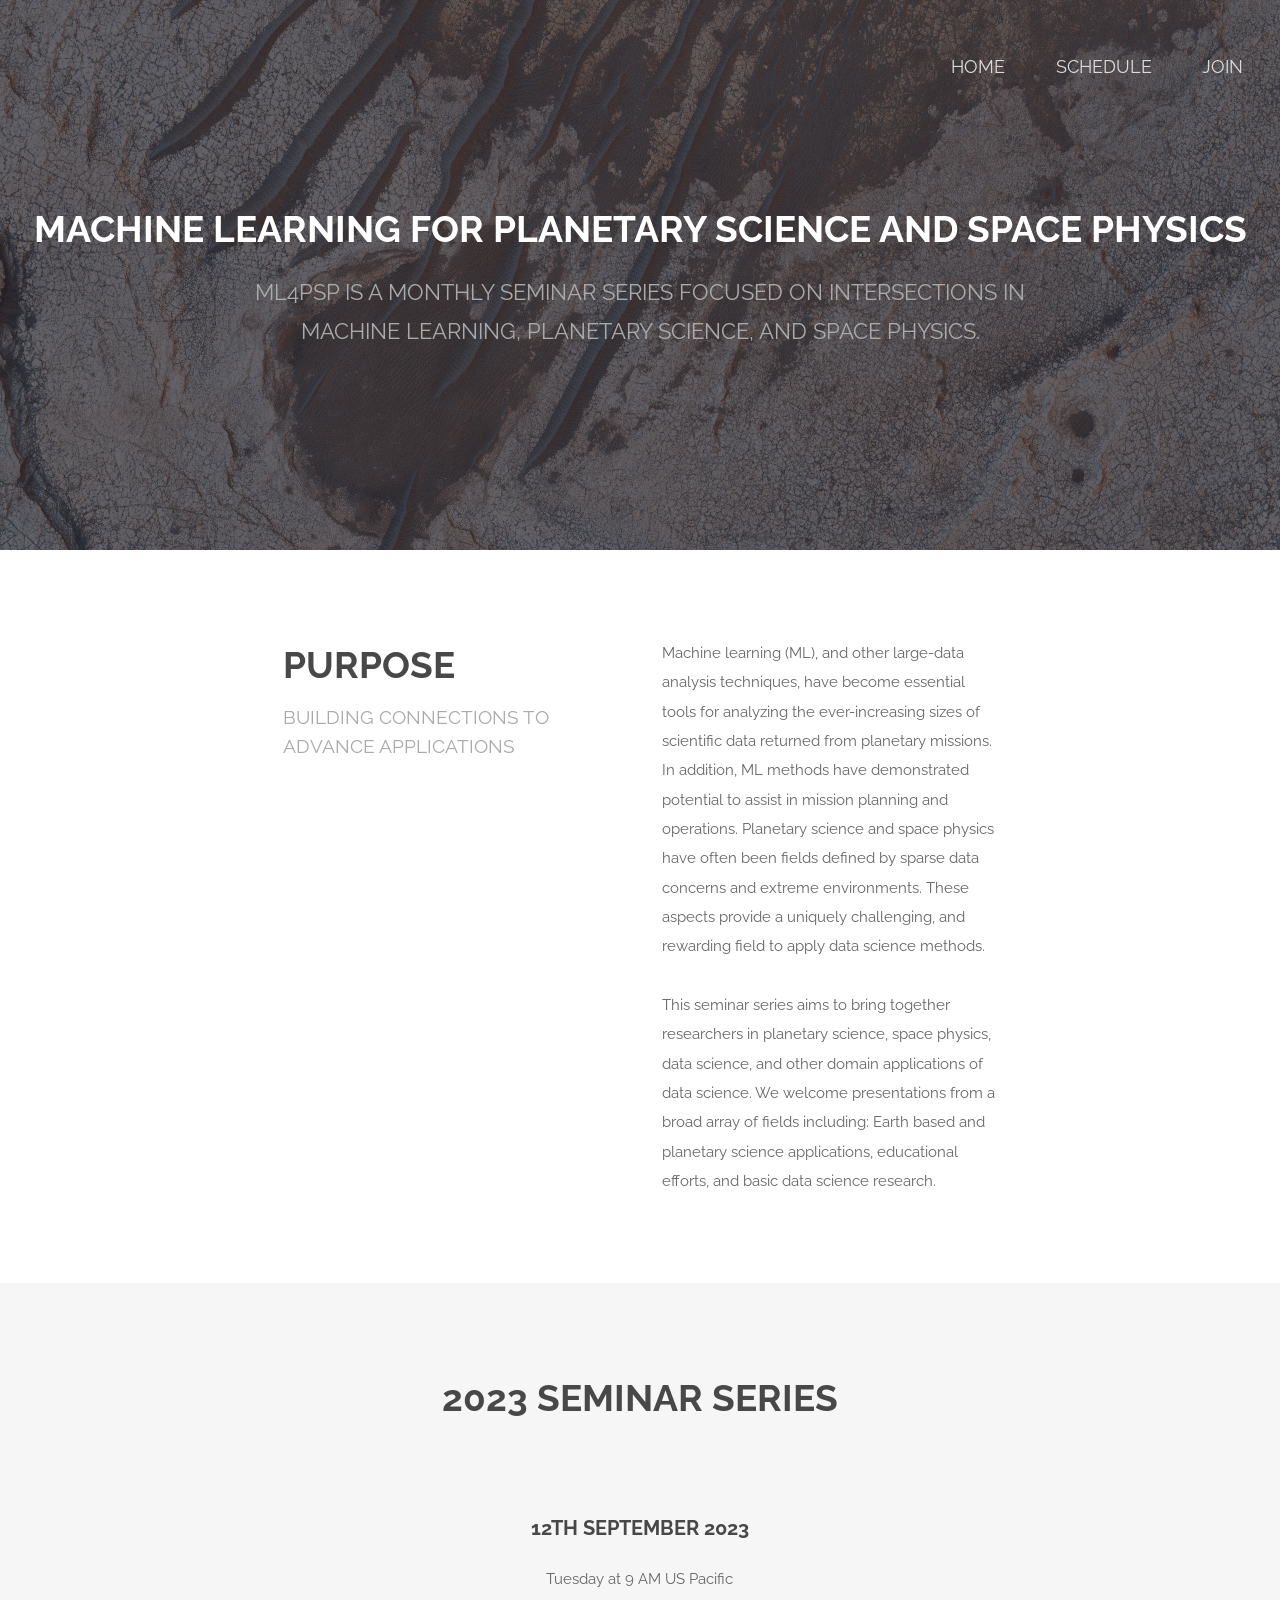
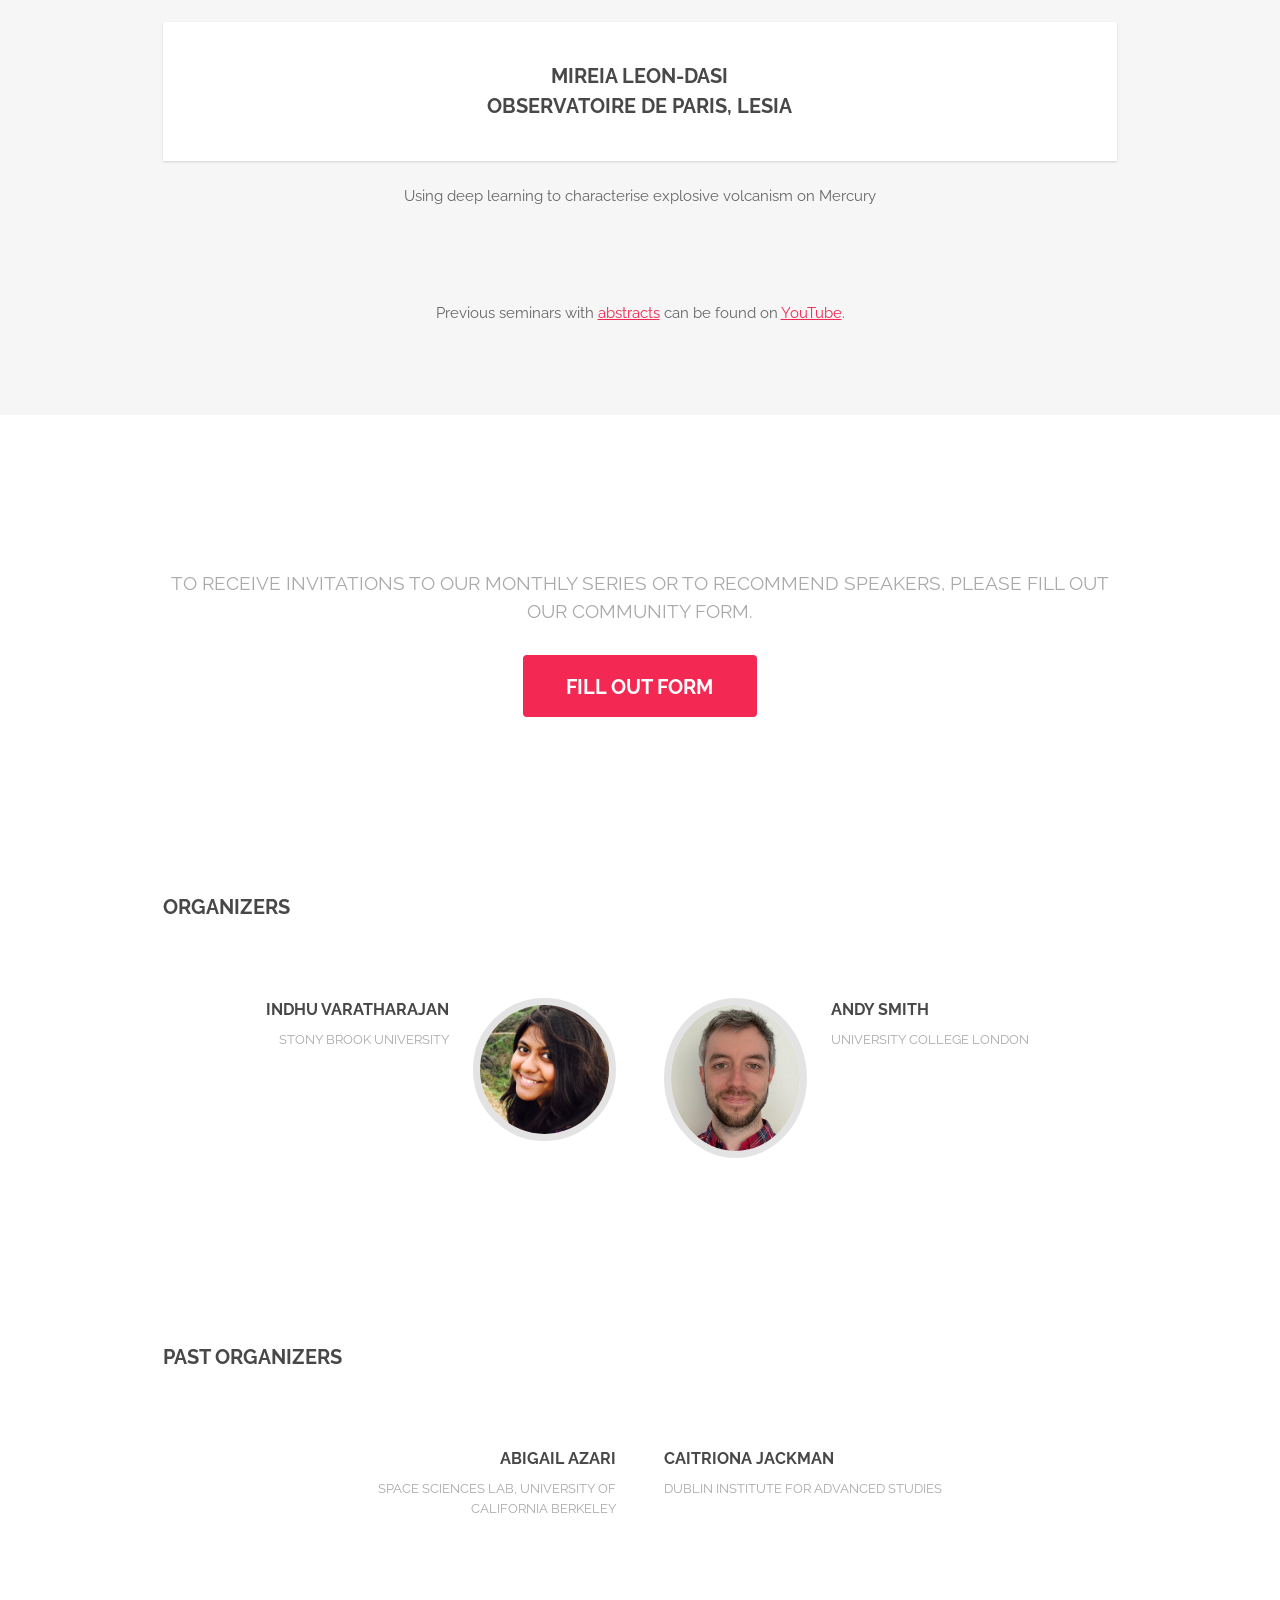
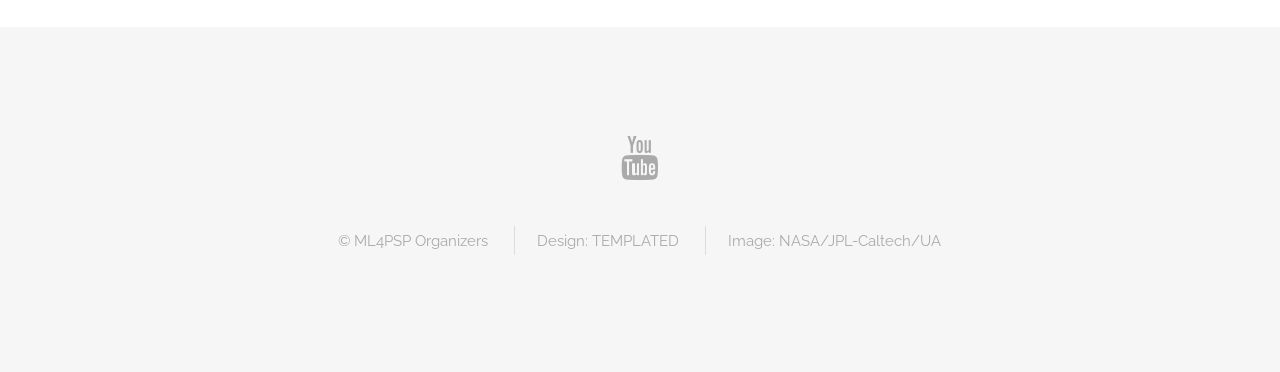
==== commit 2f341465: "Updated next schedule date" ====
--- a/index.html
+++ b/index.html
@@ -63,7 +63,7 @@
 	
 	    <!--Comment for new organizers, this is the format below that you can use to add two speakers.--> 
 	    <!-- <p> Please check back here for updates or join our <a href="join.html"> listserv</a>. <p> -->
-	    <h3> 5th September 2023 </h3>
+	    <h3> 12th September 2023 </h3>
 	    <p> Tuesday at 9 AM US Pacific </p>
 	    <div class="container">
                 <div class="row 300%">
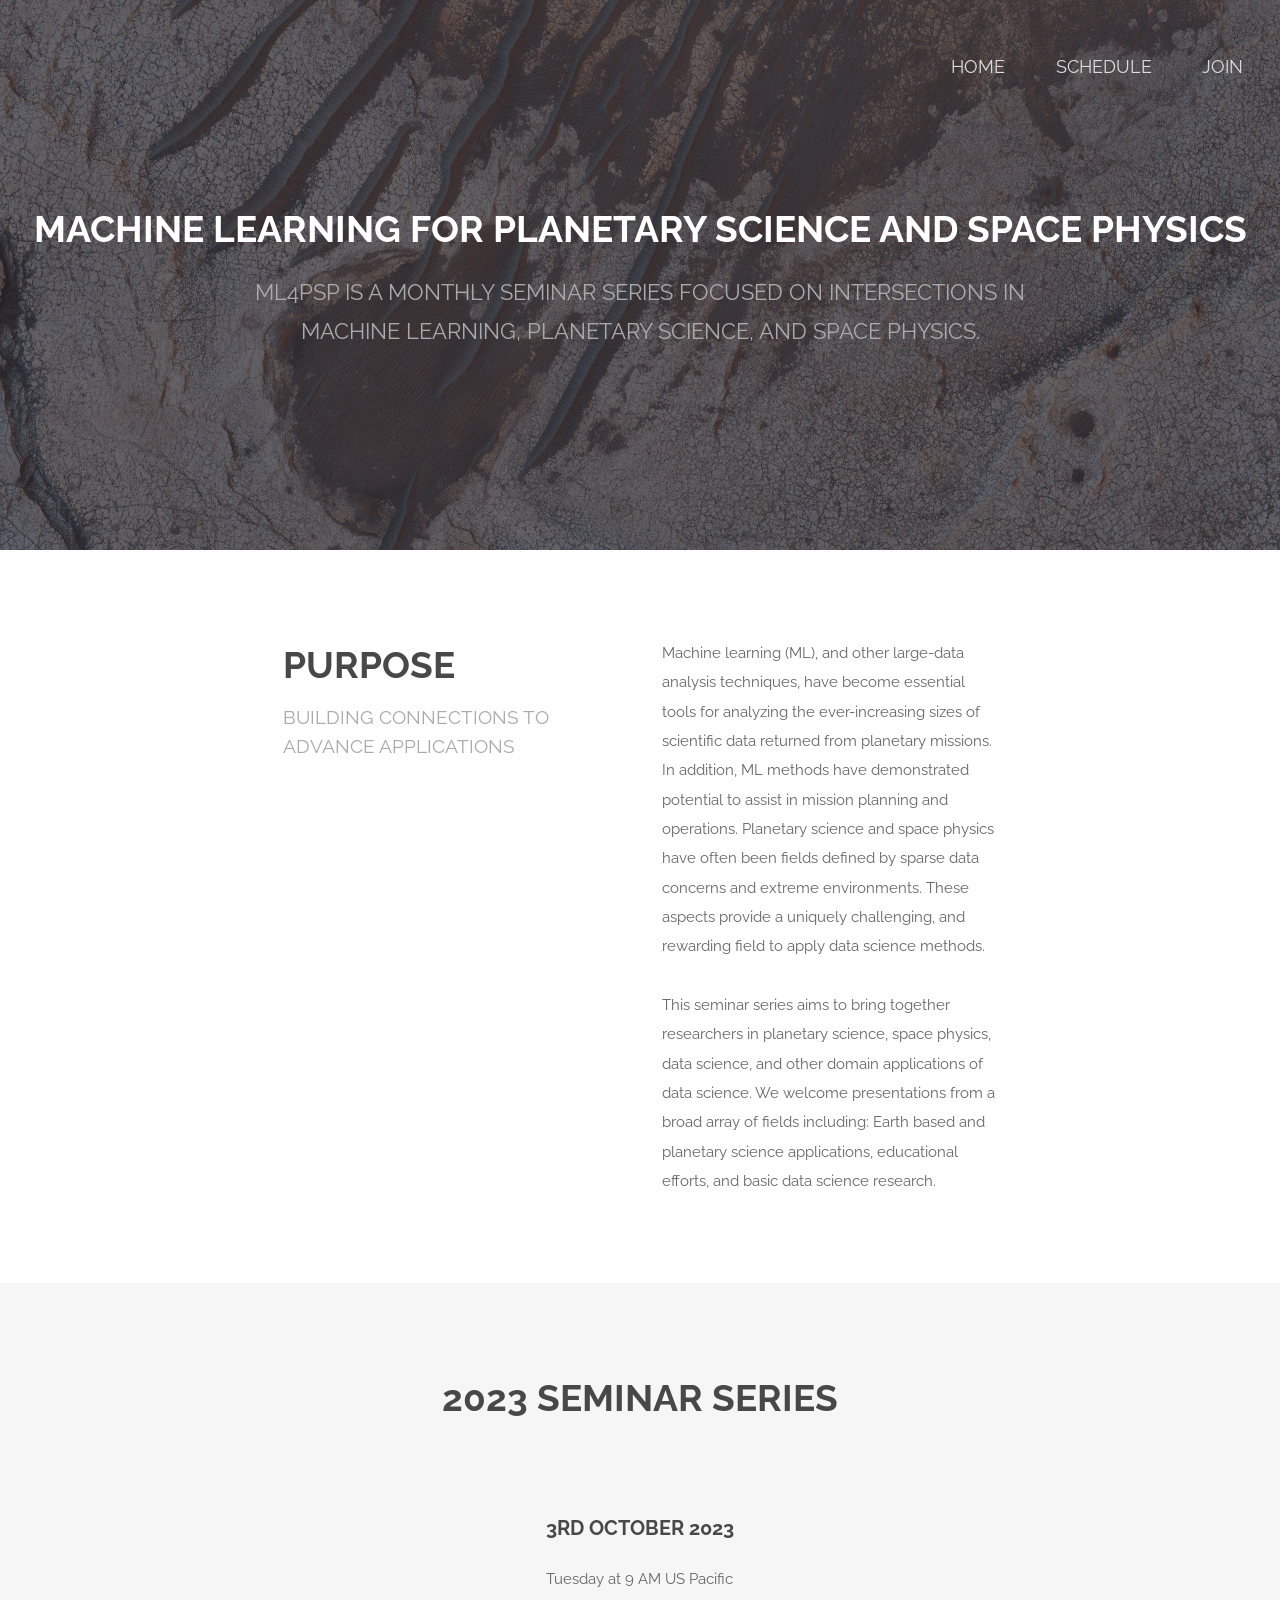
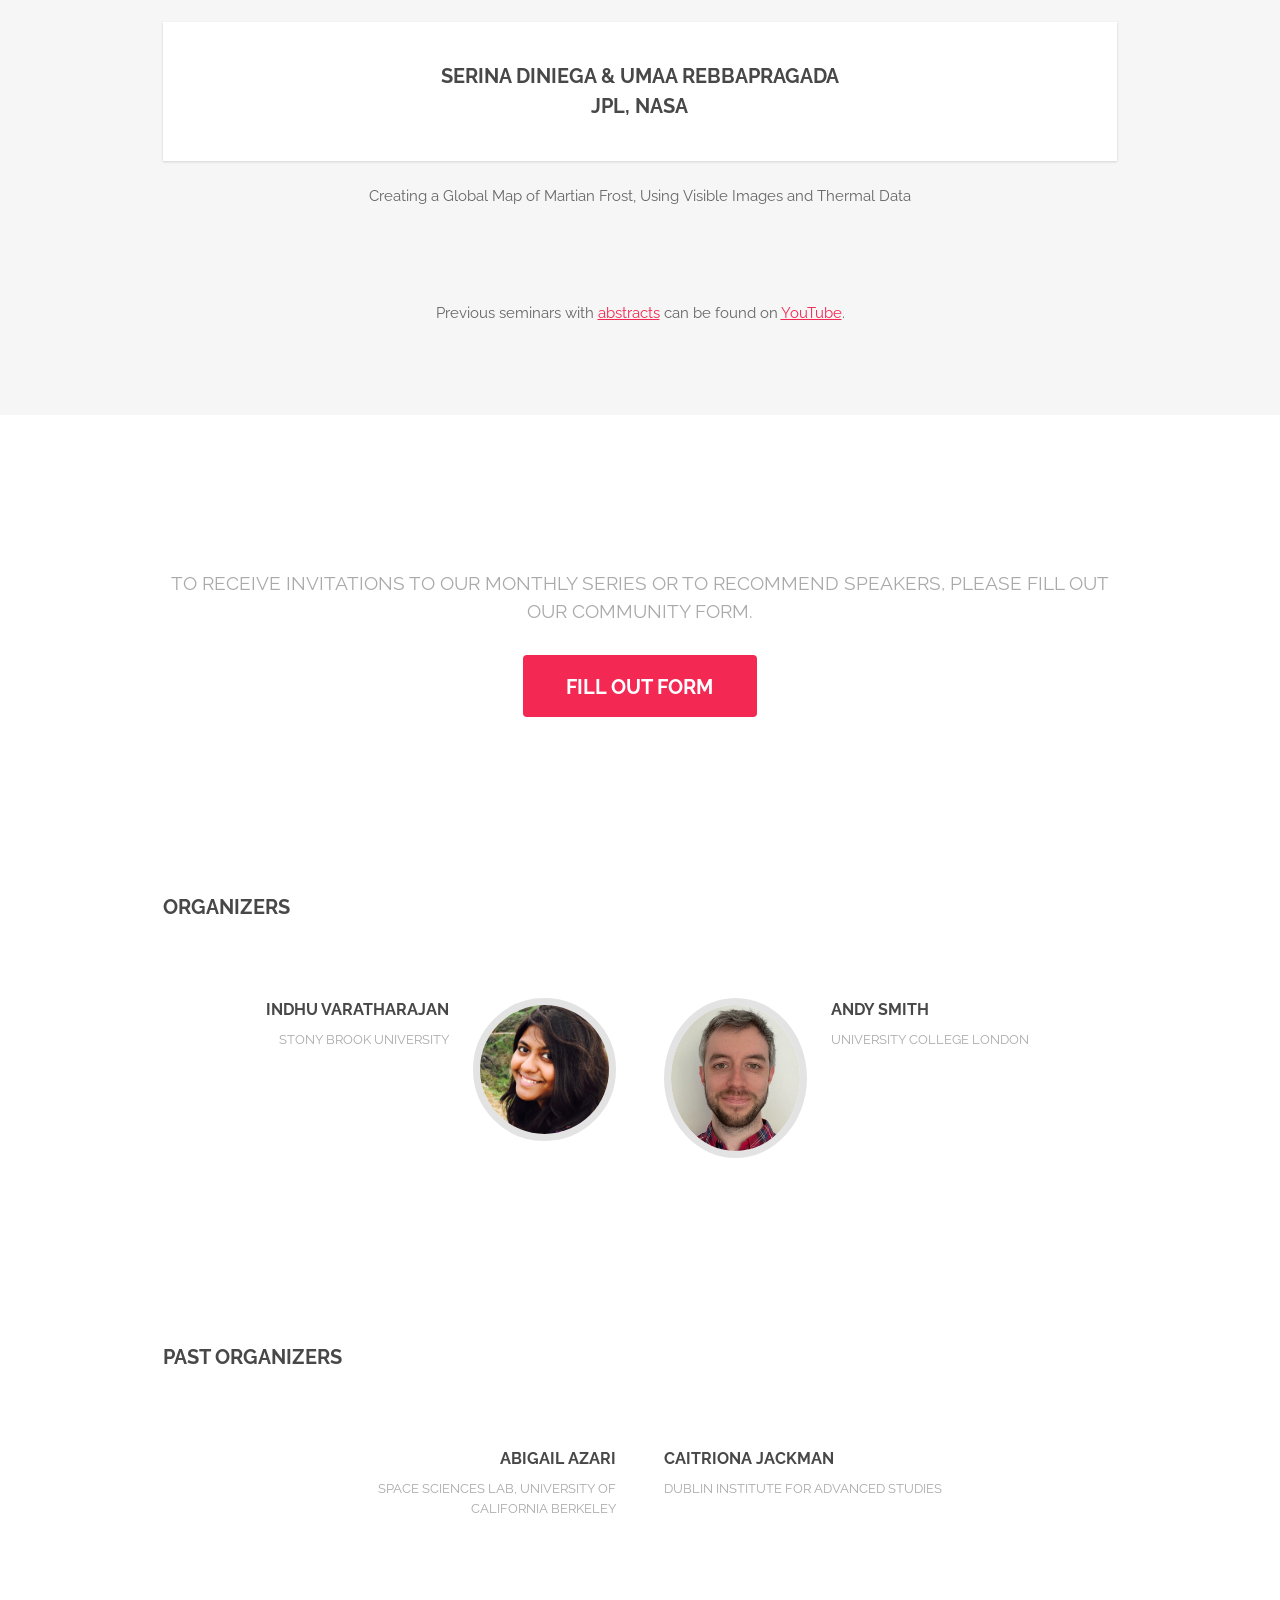
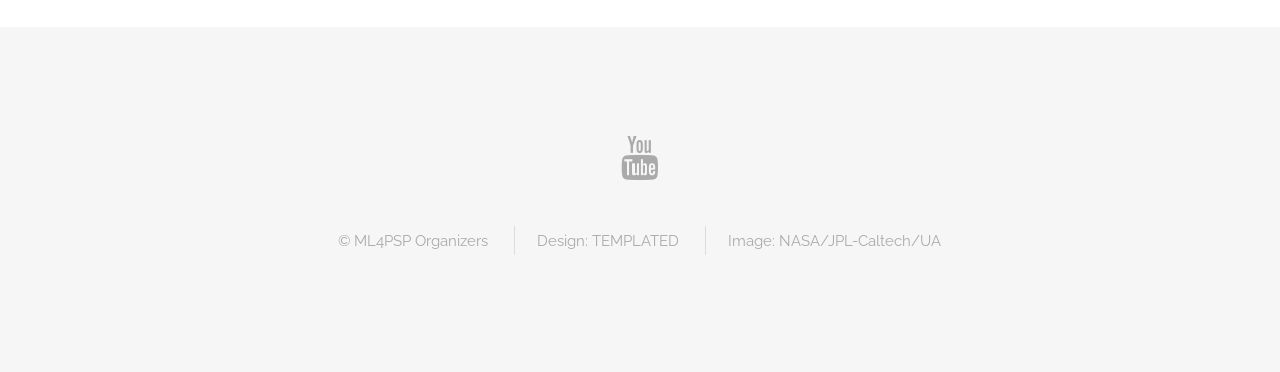
==== commit 9dbd543d: "Updating front page with October's seminar" ====
--- a/index.html
+++ b/index.html
@@ -63,14 +63,14 @@
 	
 	    <!--Comment for new organizers, this is the format below that you can use to add two speakers.--> 
 	    <!-- <p> Please check back here for updates or join our <a href="join.html"> listserv</a>. <p> -->
-	    <h3> 12th September 2023 </h3>
+	    <h3> 3rd October 2023 </h3>
 	    <p> Tuesday at 9 AM US Pacific </p>
 	    <div class="container">
                 <div class="row 300%">
                     <!-- <div class="6u 12u$(xsmall)"> -->
                         <div class="image fit captioned">
-                        <h3>  Mireia Leon-Dasi </br> Observatoire de Paris, LESIA </h3>
-                        <p> Using deep learning to characterise explosive volcanism on Mercury </p>
+                        <h3>  Serina Diniega & Umaa Rebbapragada </br> JPL, NASA </h3>
+                        <p> Creating a Global Map of Martian Frost, Using Visible Images and Thermal Data </p>
                         </div>
 		    <!-- </div>
                     <div class="6u$ 12u$(xsmall)">
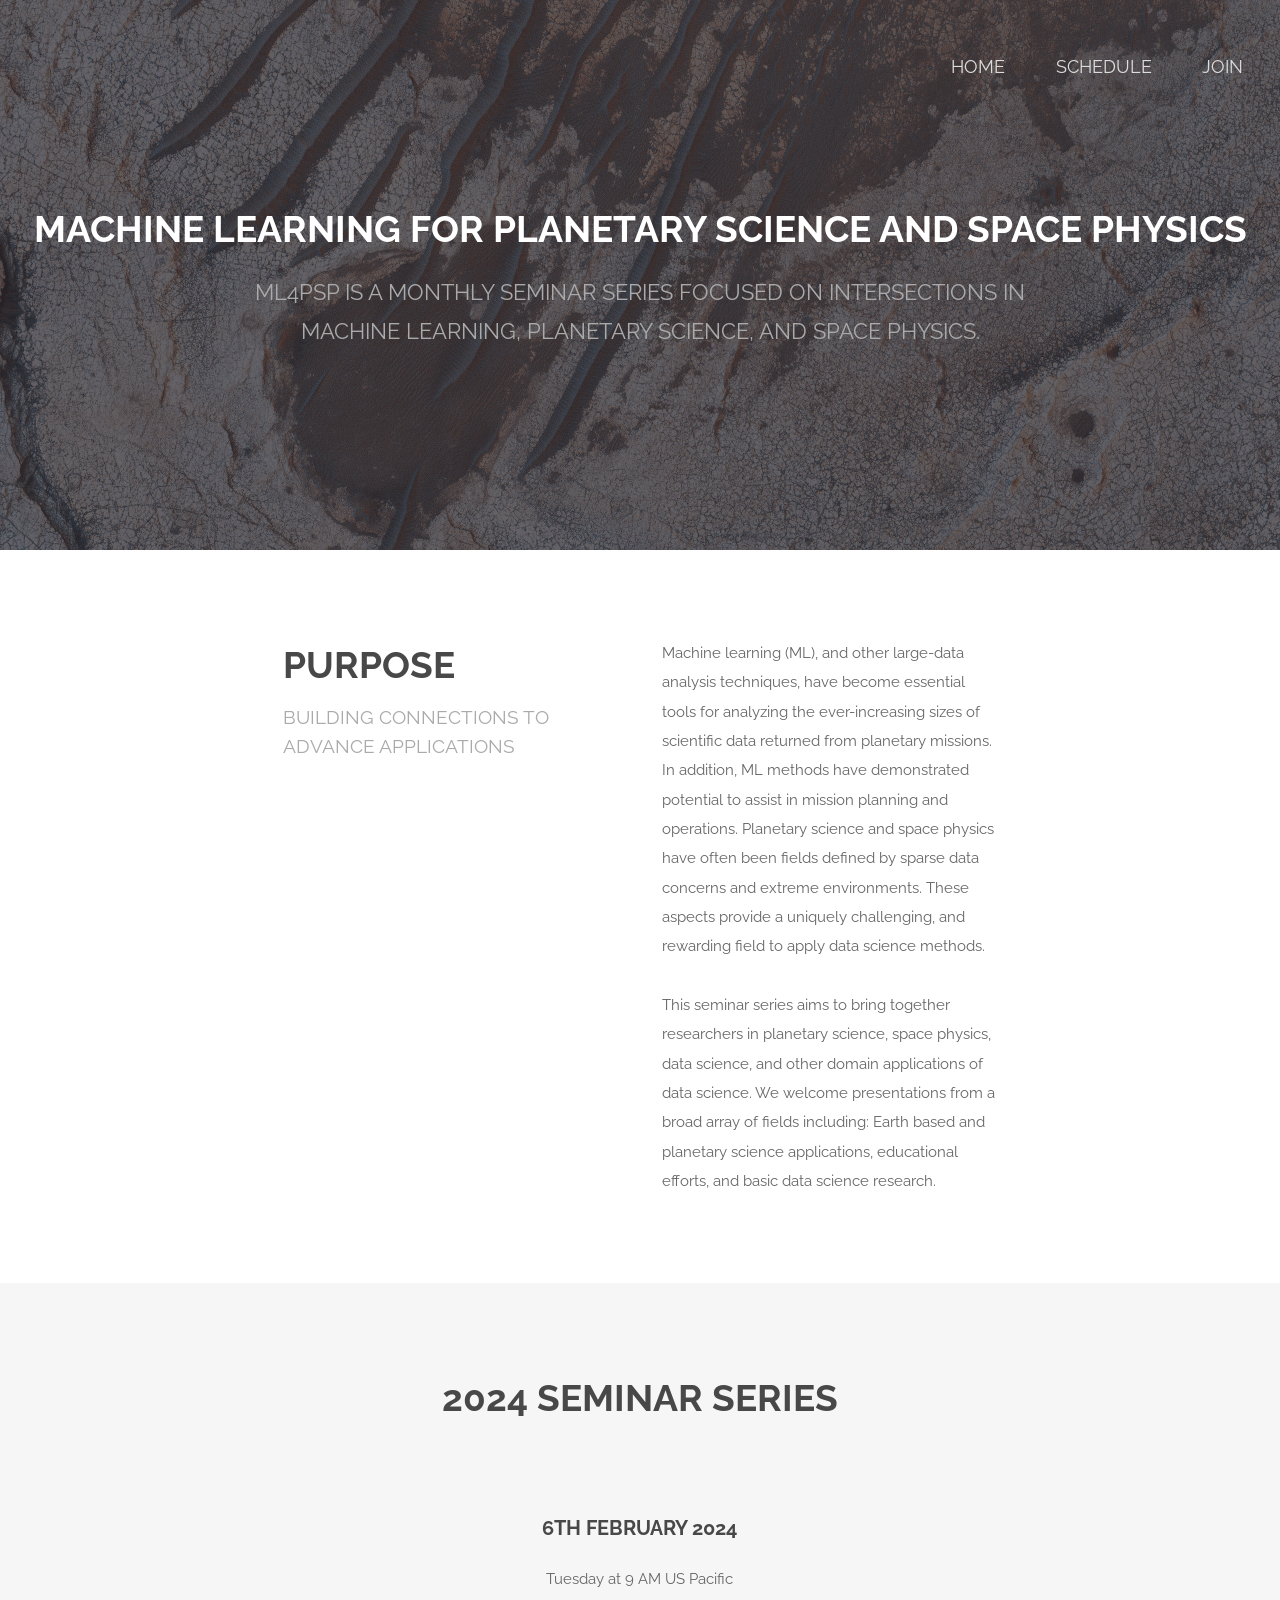
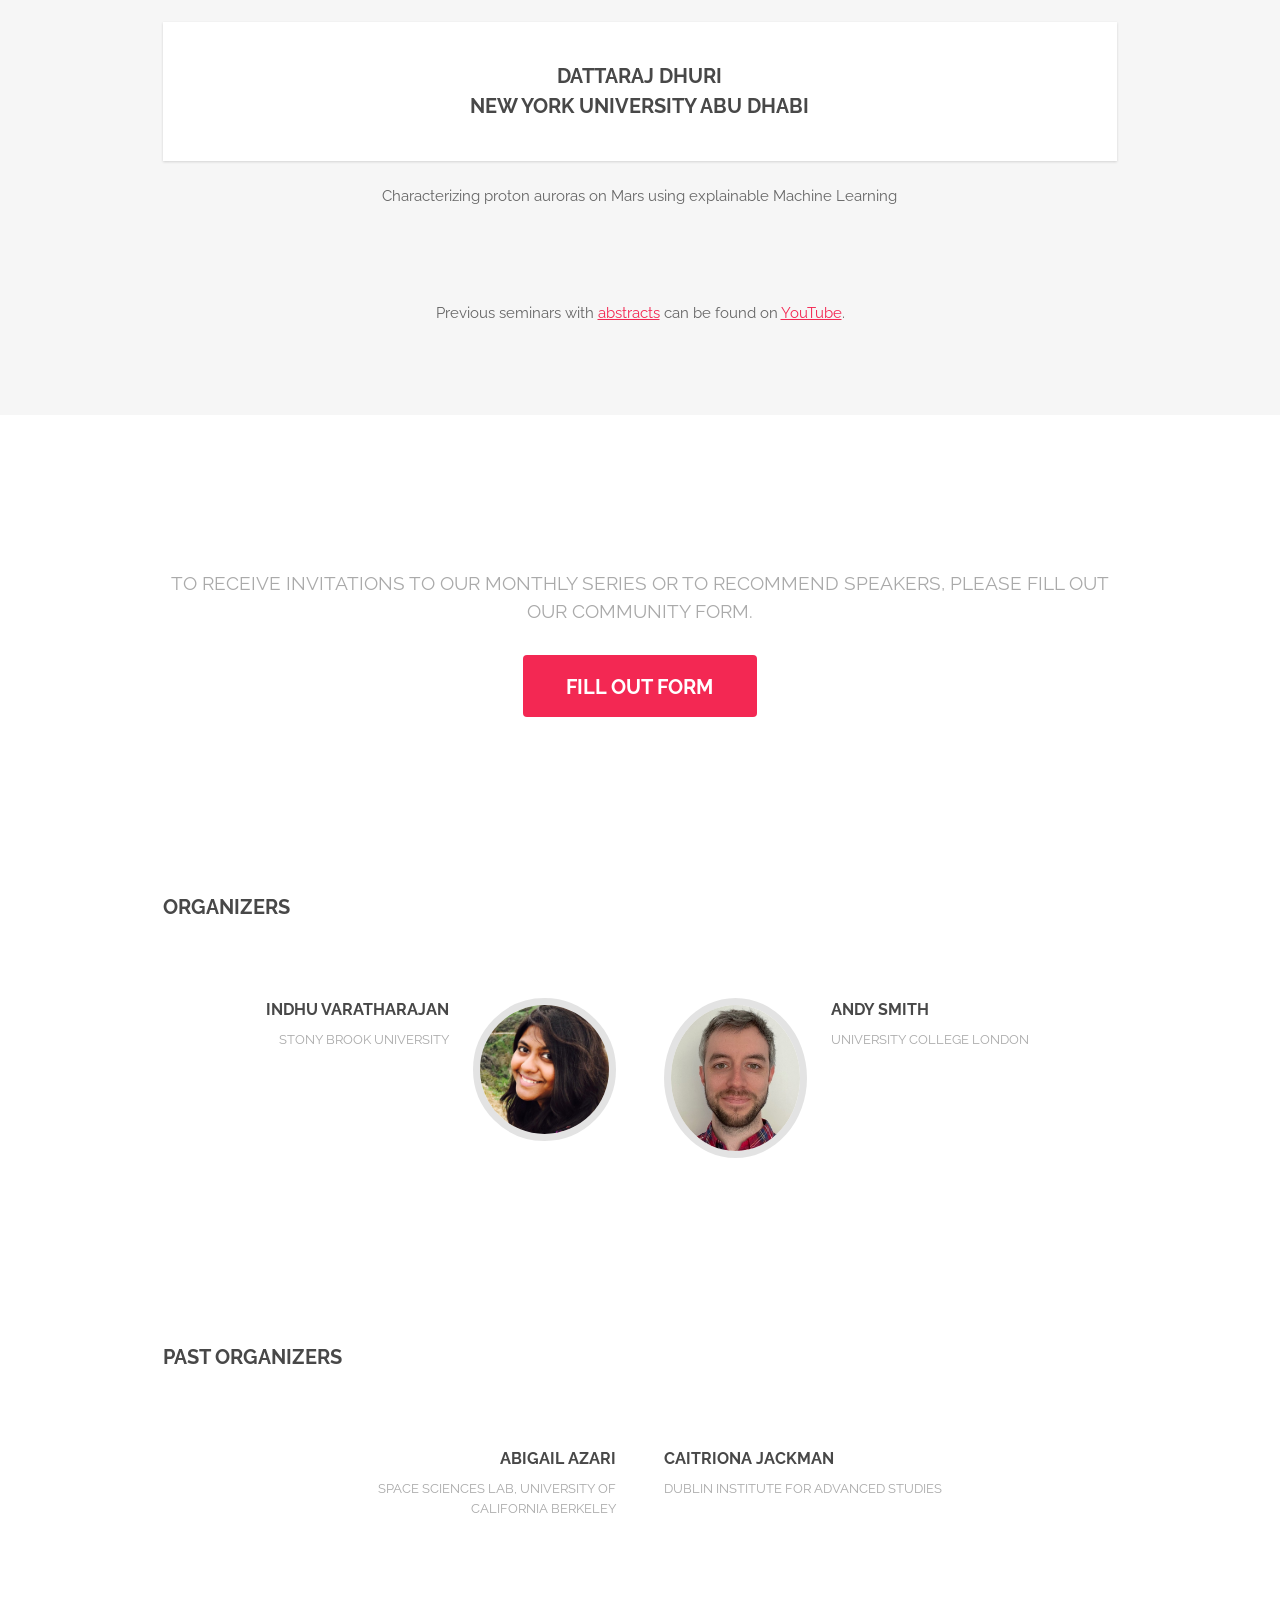
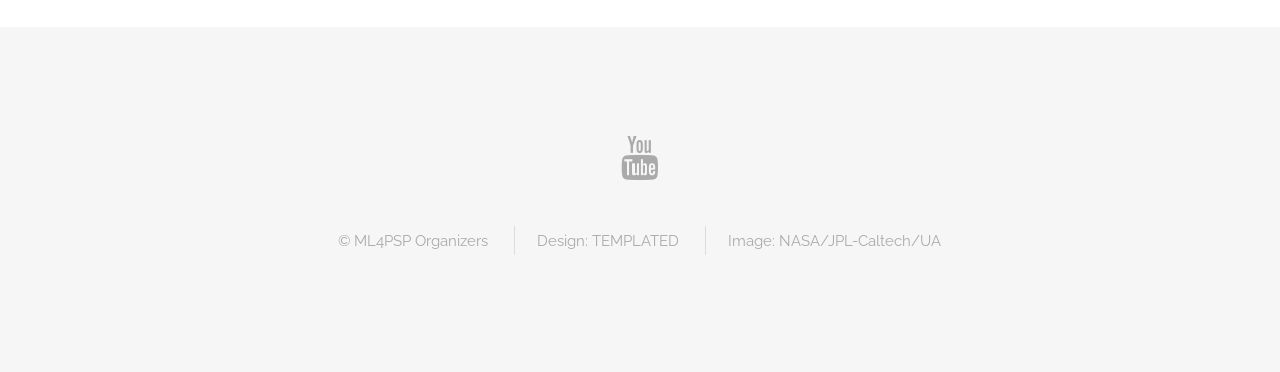
==== commit c42c5bb6: "Updated for February Seminar" ====
--- a/index.html
+++ b/index.html
@@ -58,19 +58,19 @@
     <section id="two" class="wrapper style2 special">
         <div class="container">
             <header class="major">
-                <h2>2023 Seminar Series</h2>
+                <h2>2024 Seminar Series</h2>
 	    </header>
 	
 	    <!--Comment for new organizers, this is the format below that you can use to add two speakers.--> 
 	    <!-- <p> Please check back here for updates or join our <a href="join.html"> listserv</a>. <p> -->
-	    <h3> 3rd October 2023 </h3>
+	    <h3> 6th February 2024 </h3>
 	    <p> Tuesday at 9 AM US Pacific </p>
 	    <div class="container">
                 <div class="row 300%">
                     <!-- <div class="6u 12u$(xsmall)"> -->
                         <div class="image fit captioned">
-                        <h3>  Serina Diniega & Umaa Rebbapragada </br> JPL, NASA </h3>
-                        <p> Creating a Global Map of Martian Frost, Using Visible Images and Thermal Data </p>
+                        <h3>  Dattaraj Dhuri </br> New York University Abu Dhabi </h3>
+                        <p> Characterizing proton auroras on Mars using explainable Machine Learning </p>
                         </div>
 		    <!-- </div>
                     <div class="6u$ 12u$(xsmall)">
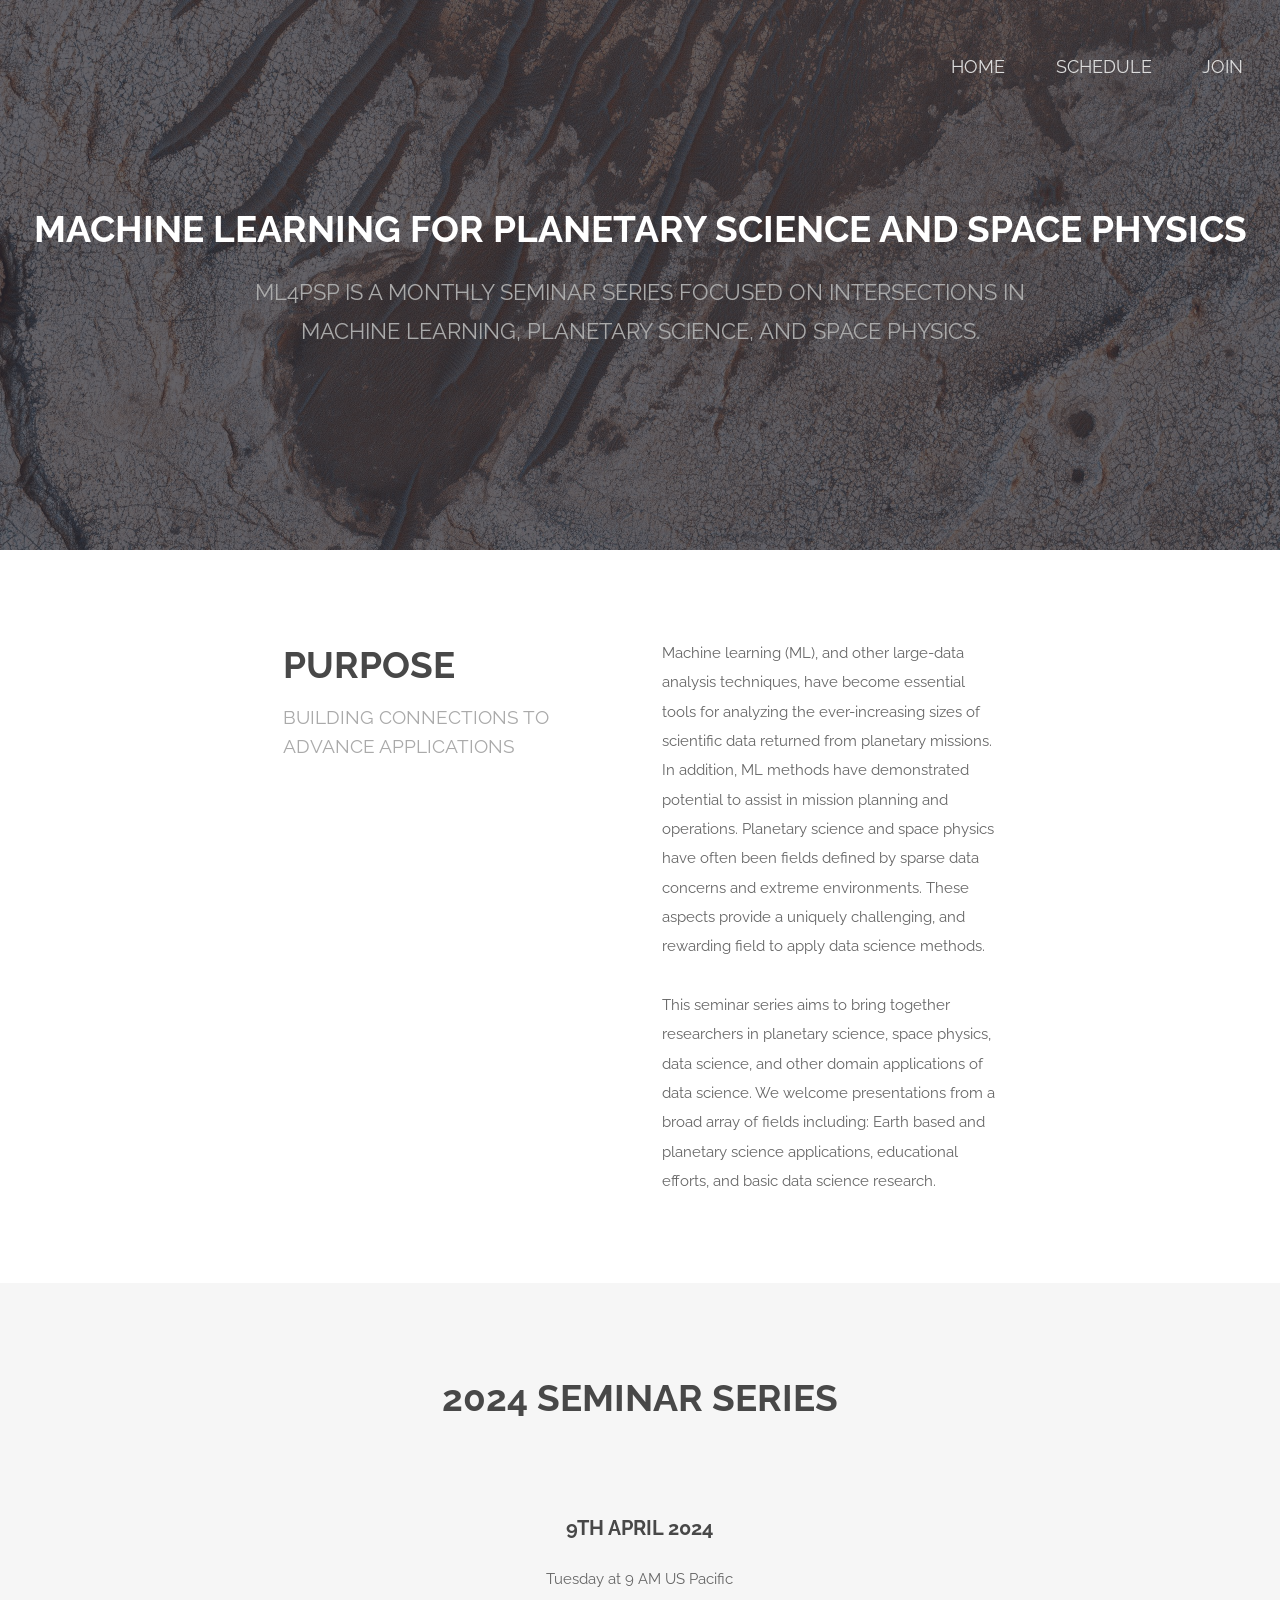
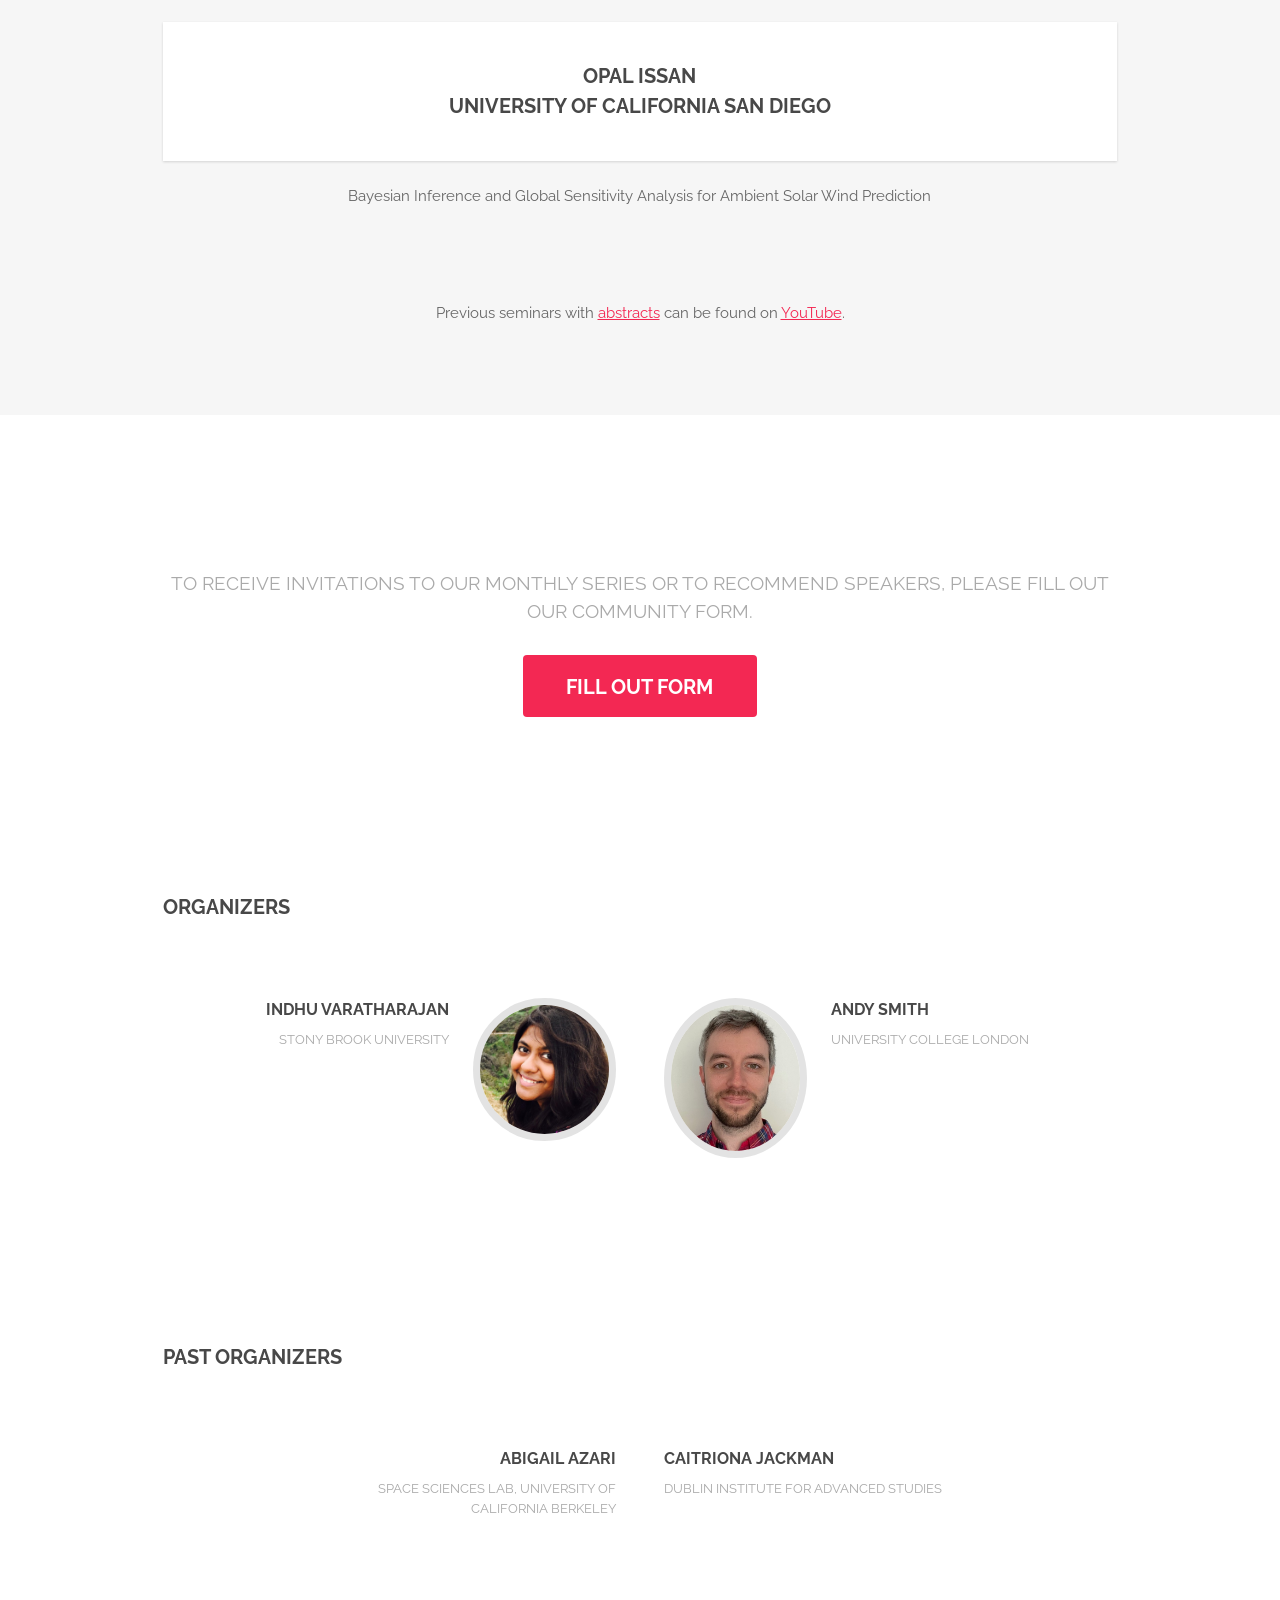
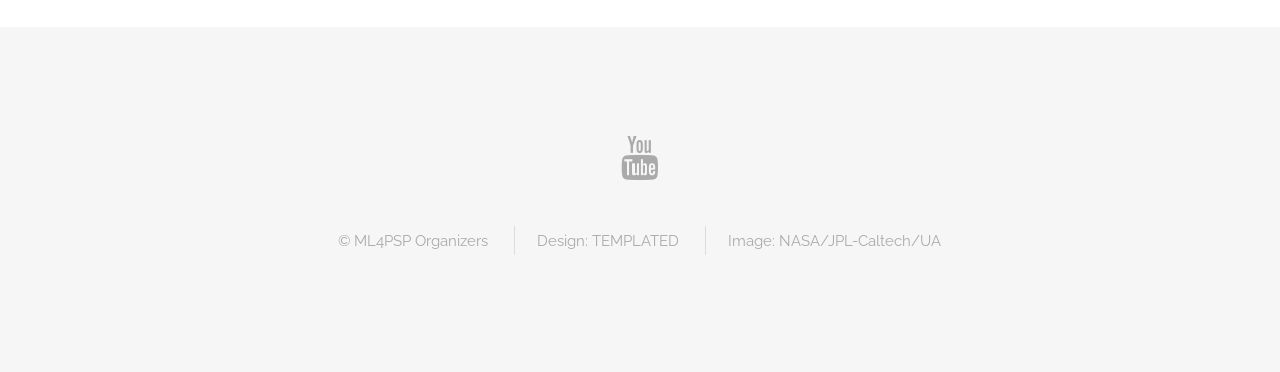
==== commit fd8a0b9b: "Adding April seminar" ====
--- a/index.html
+++ b/index.html
@@ -63,14 +63,14 @@
 	
 	    <!--Comment for new organizers, this is the format below that you can use to add two speakers.--> 
 	    <!-- <p> Please check back here for updates or join our <a href="join.html"> listserv</a>. <p> -->
-	    <h3> 6th February 2024 </h3>
+	    <h3> 9th April 2024 </h3>
 	    <p> Tuesday at 9 AM US Pacific </p>
 	    <div class="container">
                 <div class="row 300%">
                     <!-- <div class="6u 12u$(xsmall)"> -->
                         <div class="image fit captioned">
-                        <h3>  Dattaraj Dhuri </br> New York University Abu Dhabi </h3>
-                        <p> Characterizing proton auroras on Mars using explainable Machine Learning </p>
+                        <h3>  Opal Issan </br> University of California San Diego </h3>
+                        <p> Bayesian Inference and Global Sensitivity Analysis for Ambient Solar Wind Prediction </p>
                         </div>
 		    <!-- </div>
                     <div class="6u$ 12u$(xsmall)">
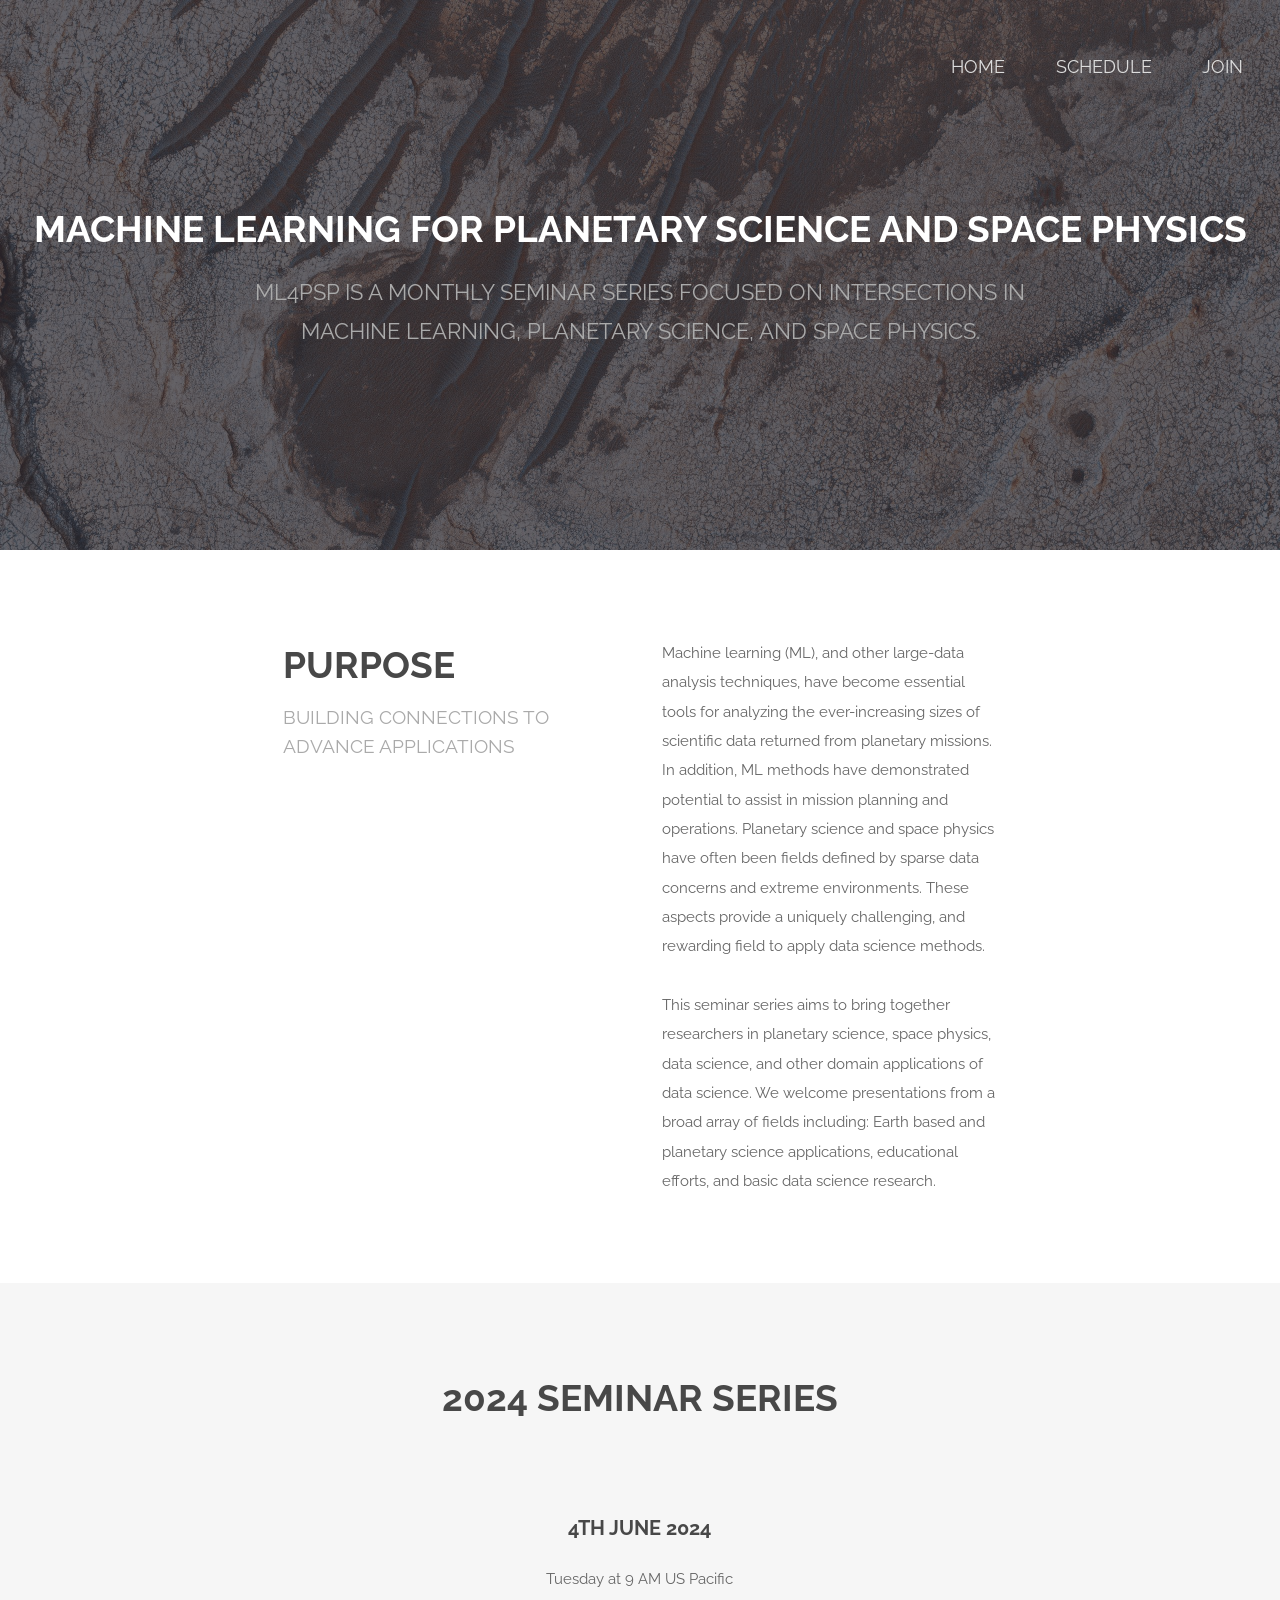
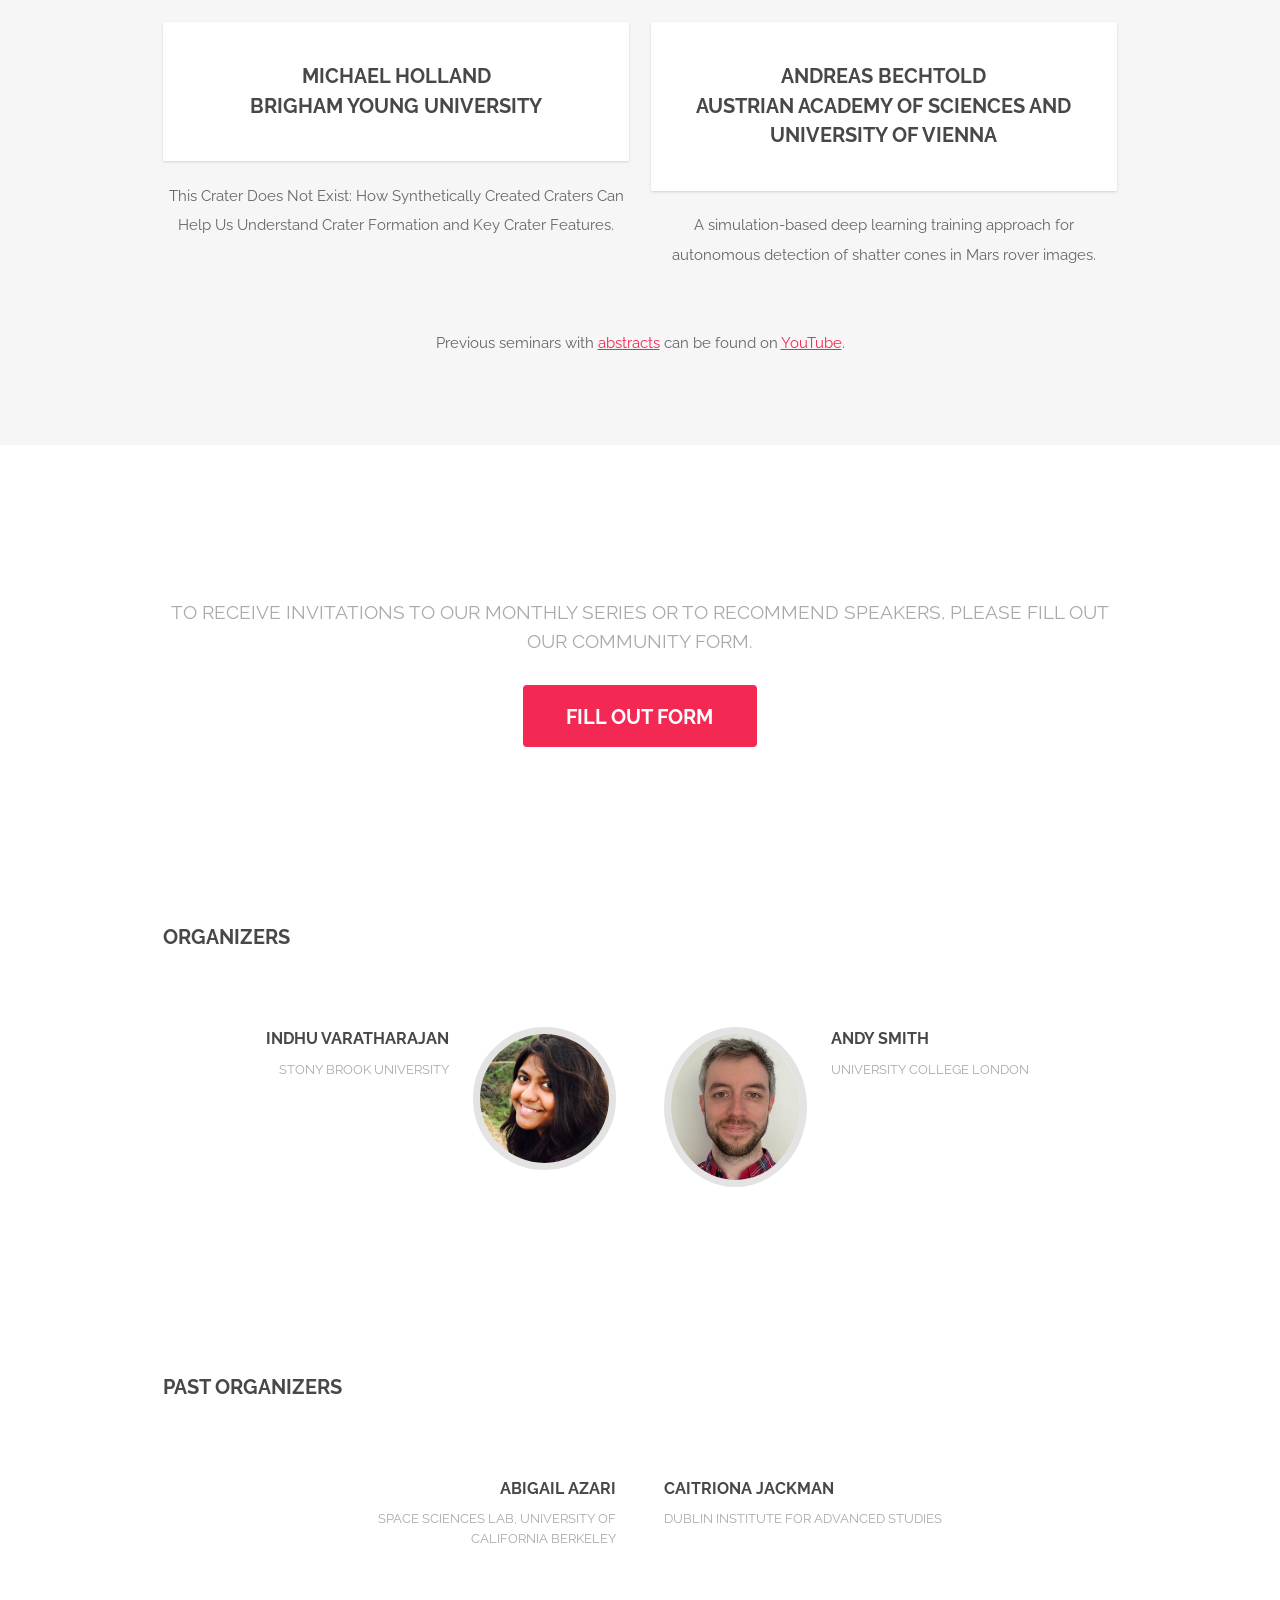
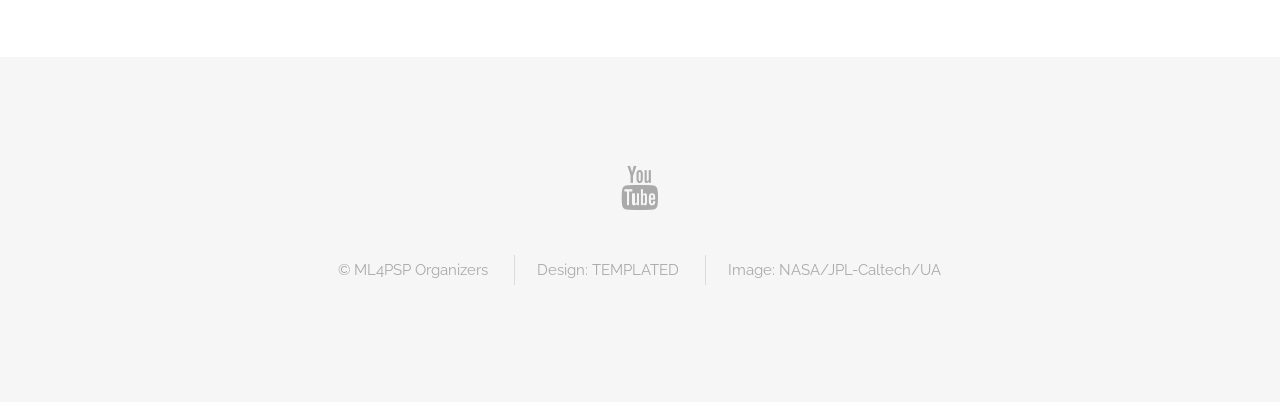
==== commit bb61e5af: "Updating index for June seminars" ====
--- a/index.html
+++ b/index.html
@@ -63,22 +63,22 @@
 	
 	    <!--Comment for new organizers, this is the format below that you can use to add two speakers.--> 
 	    <!-- <p> Please check back here for updates or join our <a href="join.html"> listserv</a>. <p> -->
-	    <h3> 9th April 2024 </h3>
+	    <h3> 4th June 2024 </h3>
 	    <p> Tuesday at 9 AM US Pacific </p>
 	    <div class="container">
                 <div class="row 300%">
-                    <!-- <div class="6u 12u$(xsmall)"> -->
+                    <div class="6u 12u$(xsmall)">
                         <div class="image fit captioned">
-                        <h3>  Opal Issan </br> University of California San Diego </h3>
-                        <p> Bayesian Inference and Global Sensitivity Analysis for Ambient Solar Wind Prediction </p>
+                        <h3>  Michael Holland </br> Brigham Young University </h3>
+                        <p> This Crater Does Not Exist: How Synthetically Created Craters Can Help Us Understand Crater Formation and Key Crater Features. </p>
                         </div>
-		    <!-- </div>
+		    </div>
                     <div class="6u$ 12u$(xsmall)">
                         <div class="image fit captioned">
-  			<h3> Alex Barrett & Jack Wright </br> The Open University & The European Space Agency </h3>
-			 <p> NOAH-H: Characterizing Mars rover landing sites using deep learning </p>
-                        </div> -->
-                    <!-- </div> -->
+  			<h3> Andreas Bechtold </br> Austrian Academy of Sciences and University of Vienna </h3>
+			 <p> A simulation-based deep learning training approach for autonomous detection of shatter cones in Mars rover images. </p>
+                        </div>
+                    </div>
                 </div>
             </div>
 	</div>
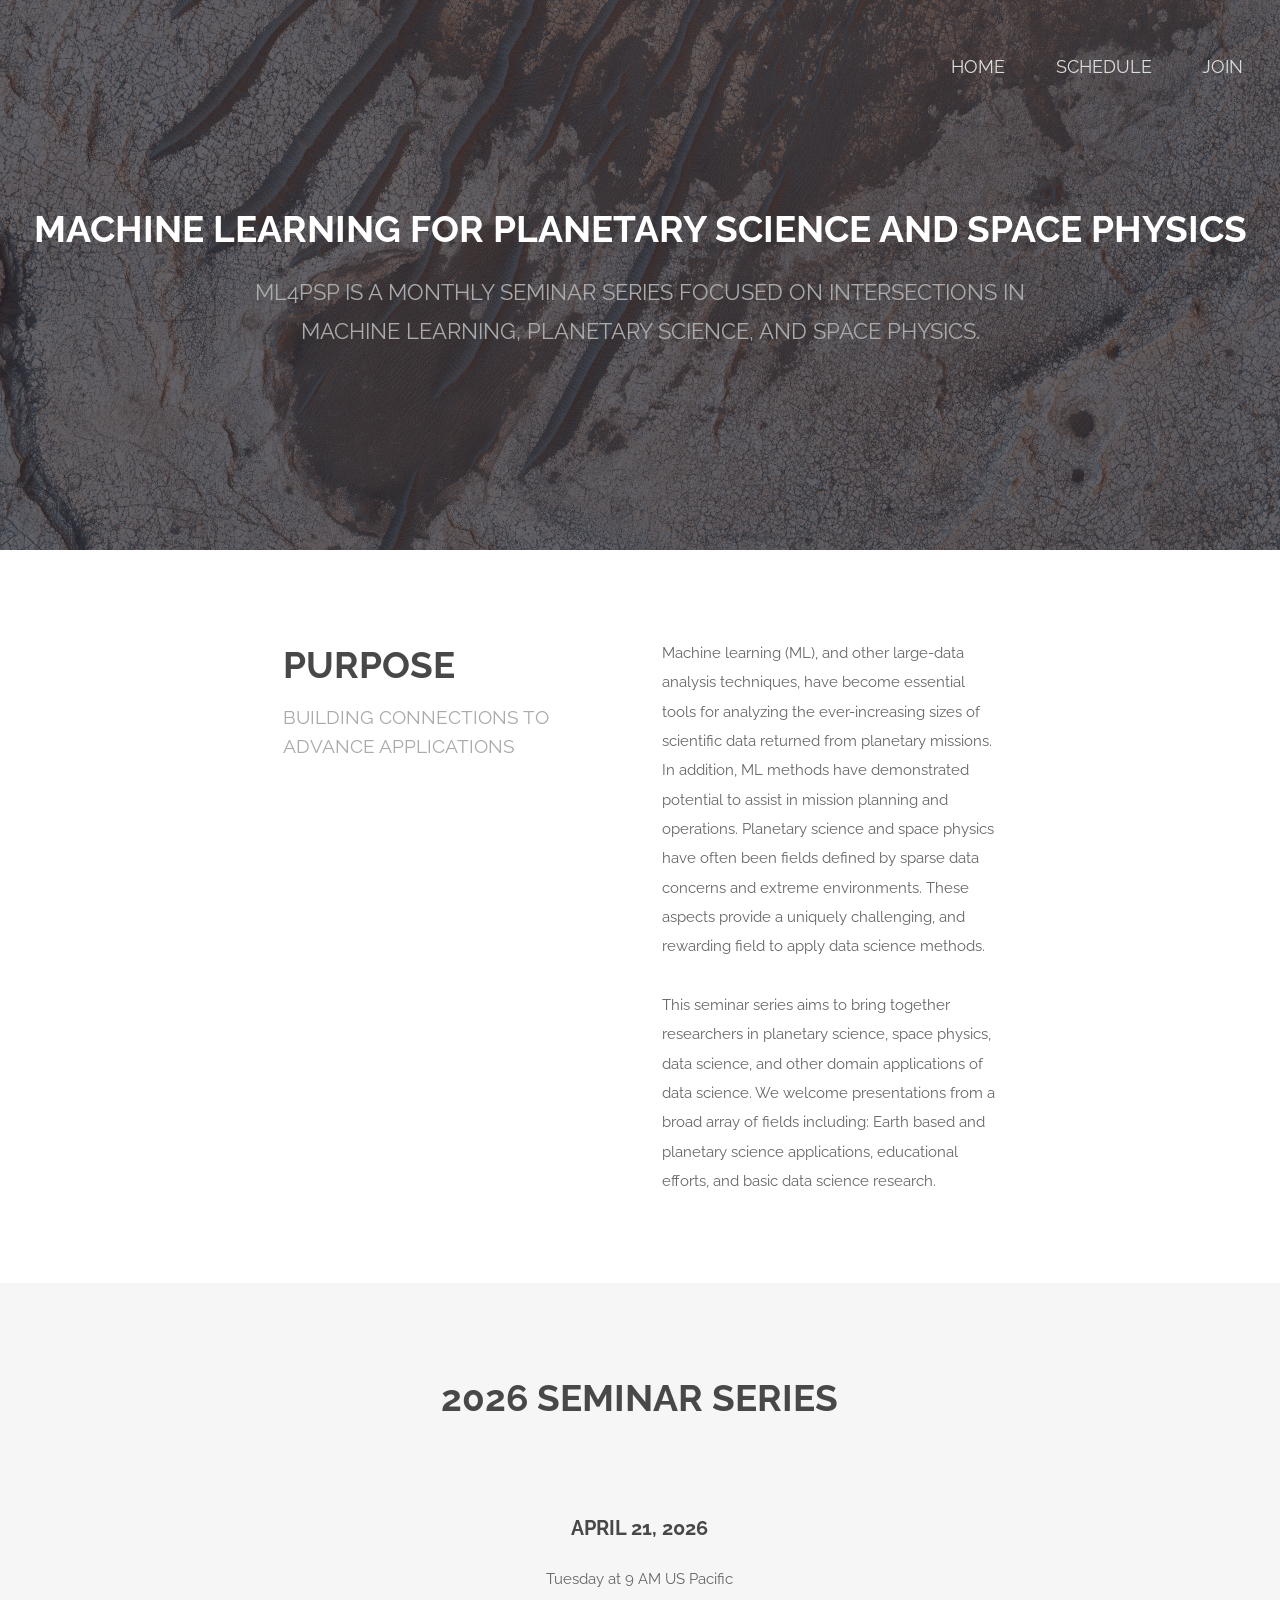
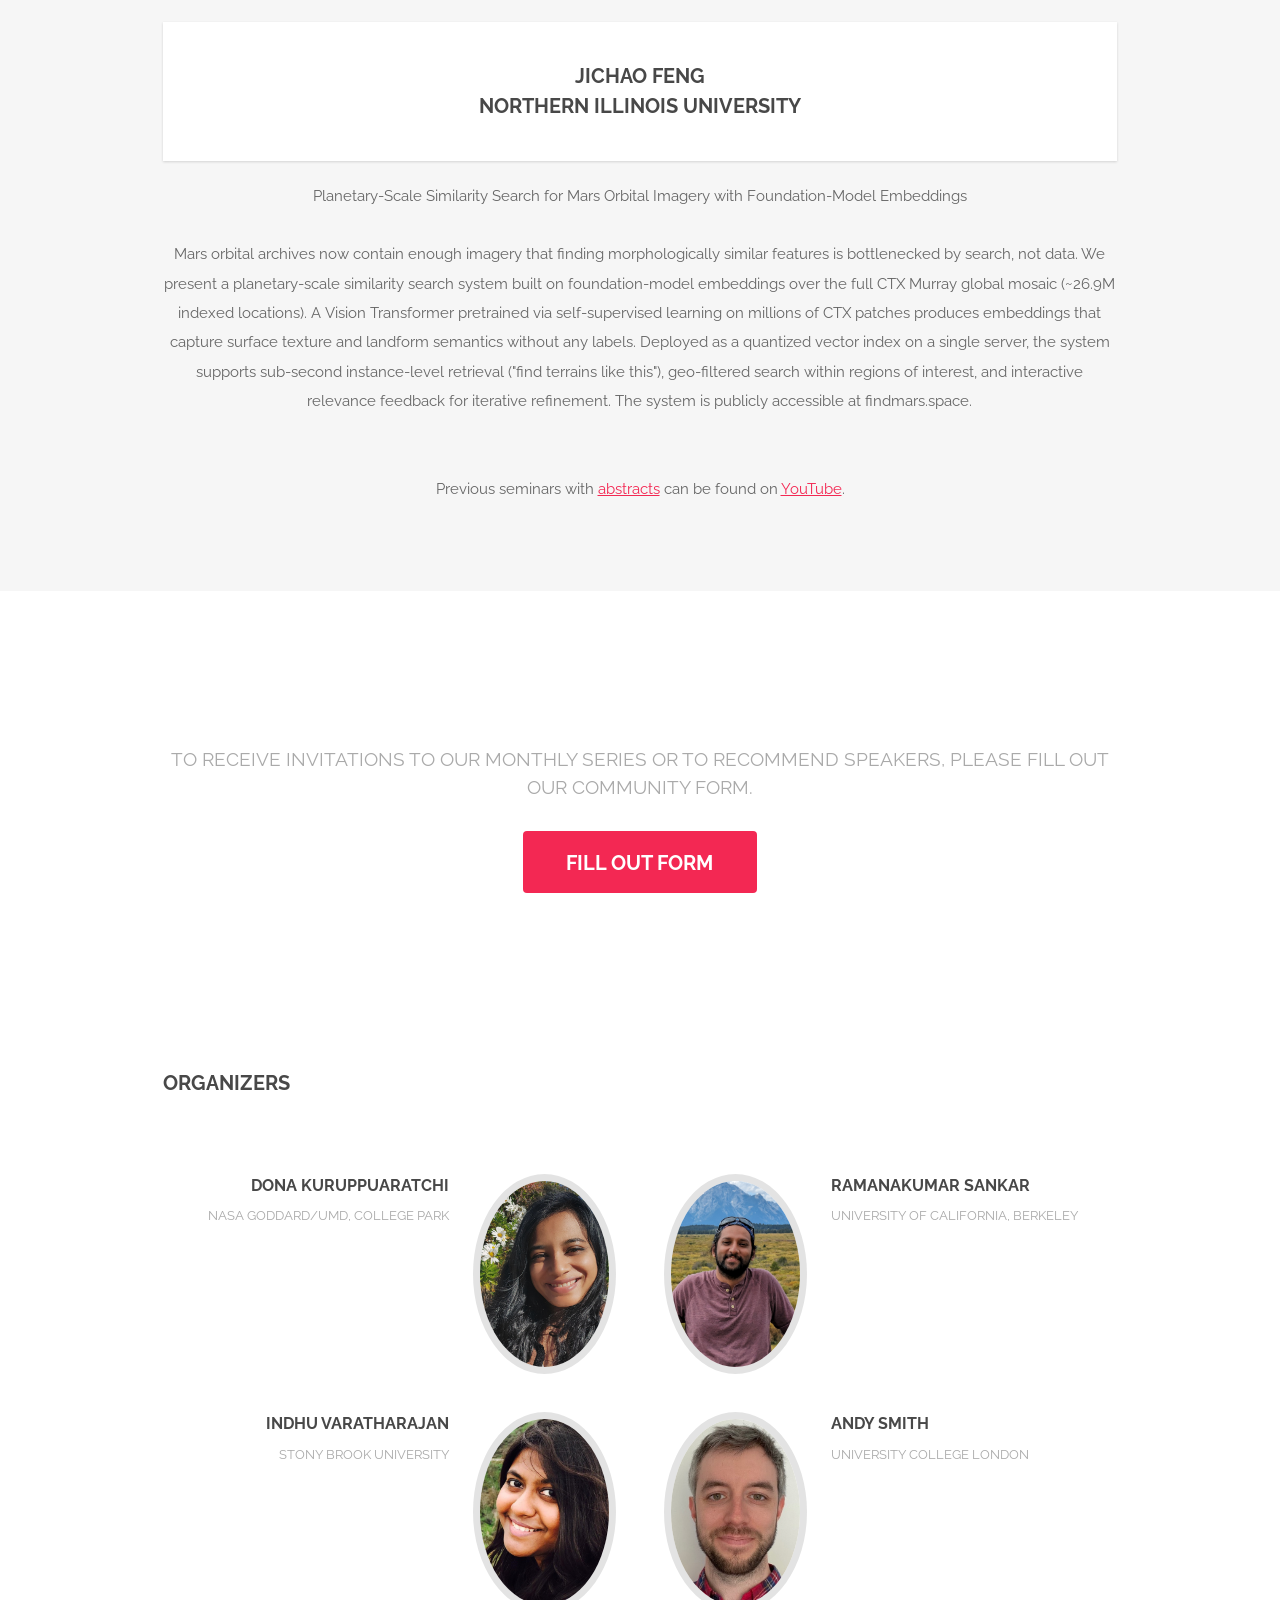
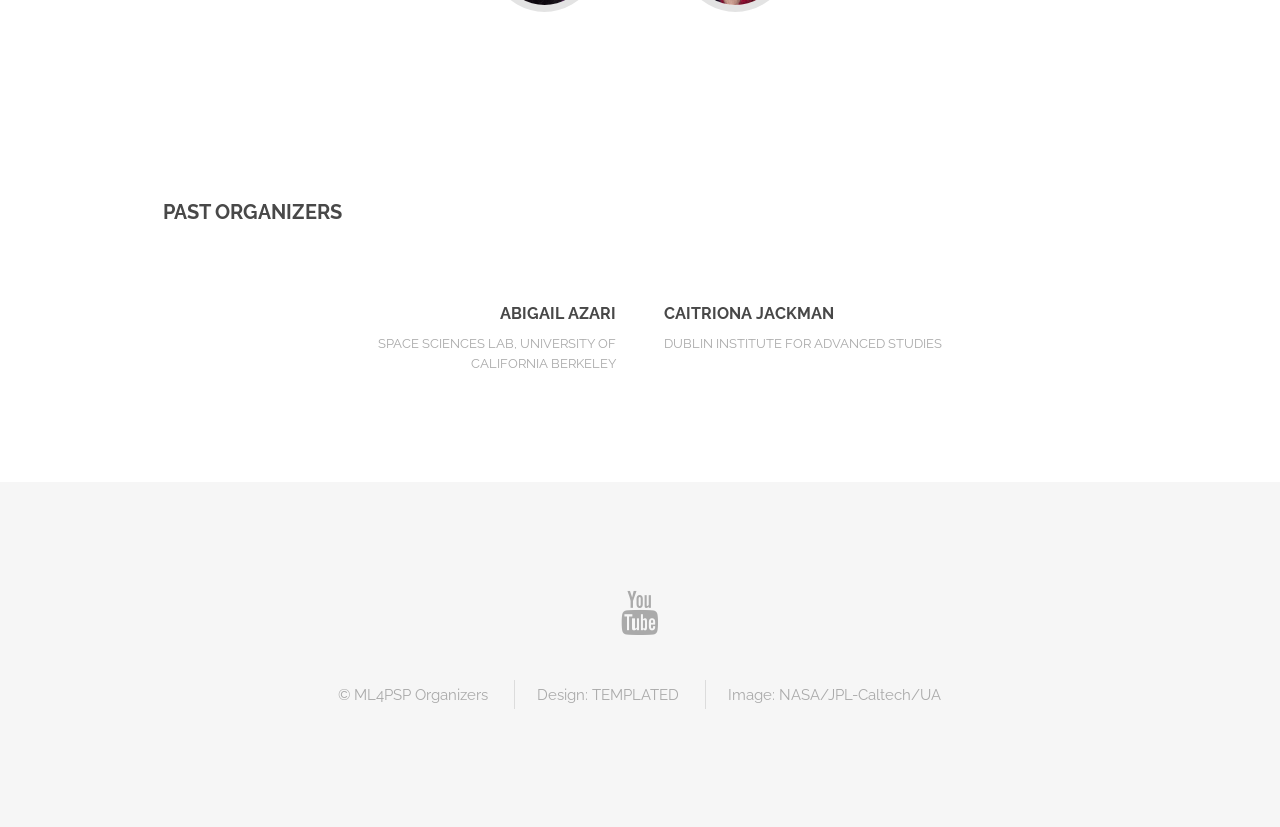
==== commit 77ec77e4: "updating schedule for Apr 2026. Adding DK and RS" ====
--- a/index.html
+++ b/index.html
@@ -58,28 +58,20 @@
     <section id="two" class="wrapper style2 special">
         <div class="container">
             <header class="major">
-                <h2>2024 Seminar Series</h2>
+                <h2>2026 Seminar Series</h2>
 	    </header>
 	
 	    <!--Comment for new organizers, this is the format below that you can use to add two speakers.--> 
 	    <!-- <p> Please check back here for updates or join our <a href="join.html"> listserv</a>. <p> -->
-	    <h3> 4th June 2024 </h3>
+	    <h3>April 21, 2026</h3>
 	    <p> Tuesday at 9 AM US Pacific </p>
 	    <div class="container">
-                <div class="row 300%">
-                    <div class="6u 12u$(xsmall)">
+                <!-- <div class="6u 12u$(xsmall)"> -->
                         <div class="image fit captioned">
-                        <h3>  Michael Holland </br> Brigham Young University </h3>
-                        <p> This Crater Does Not Exist: How Synthetically Created Craters Can Help Us Understand Crater Formation and Key Crater Features. </p>
+			 <h3> Jichao Feng</br>Northern Illinois University</h3>
+			 <p>Planetary-Scale Similarity Search for Mars Orbital Imagery with Foundation-Model Embeddings</p>
+			 <p>Mars orbital archives now contain enough imagery that finding morphologically similar features is bottlenecked by search, not data. We present a planetary-scale similarity search system built on foundation-model embeddings over the full CTX Murray global mosaic (~26.9M indexed locations). A Vision Transformer pretrained via self-supervised learning on millions of CTX patches produces embeddings that capture surface texture and landform semantics without any labels. Deployed as a quantized vector index on a single server, the system supports sub-second instance-level retrieval ("find terrains like this"), geo-filtered search within regions of interest, and interactive relevance feedback for iterative refinement. The system is publicly accessible at findmars.space.</p>
                         </div>
-		    </div>
-                    <div class="6u$ 12u$(xsmall)">
-                        <div class="image fit captioned">
-  			<h3> Andreas Bechtold </br> Austrian Academy of Sciences and University of Vienna </h3>
-			 <p> A simulation-based deep learning training approach for autonomous detection of shatter cones in Mars rover images. </p>
-                        </div>
-                    </div>
-                </div>
             </div>
 	</div>
         <p>Previous seminars with <a href="schedule.html">abstracts</a> can be found on <a href="https://www.youtube.com/channel/UCyS8UU1a6K0NM_lSN7ykAnA/playlists">YouTube</a>. </p>
@@ -105,6 +97,24 @@
                 <h3>Organizers</h3>
             </header>
             <div class="feature-grid">
+                <div class="feature">
+                    <div class="image rounded"><img src="images/DKProfile.jpg" alt="" /></div>
+                        <div class="content">
+                            <header>
+                                <h4>Dona Kuruppuaratchi</h4>
+                                <p>NASA Goddard/UMD, College Park</p>
+                            </header>
+                        </div>
+                </div>
+                <div class="feature">
+                    <div class="image rounded"><img src="images/RSProfile.jpg" alt="" /></div>
+                        <div class="content">
+                            <header>
+                                <h4>Ramanakumar Sankar</h4>
+                                <p>University of California, Berkeley</p>
+                            </header>
+                        </div>
+                </div>
                 <div class="feature">
                     <div class="image rounded"><img src="images/IVProfile.jpg" alt="" /></div>
                         <div class="content">
--- a/assets/css/main.css
+++ b/assets/css/main.css
@@ -2336,6 +2336,9 @@
 		}
 
 			.image.rounded img {
+				width: 200px;
+				height: 200px;
+				object-fit: cover;
 				border: solid 0.5em rgba(144, 144, 144, 0.25);
 				border-radius: 100%;
 			}
@@ -3265,4 +3268,4 @@
 					padding: 0;
 				}
 
-		}+		}
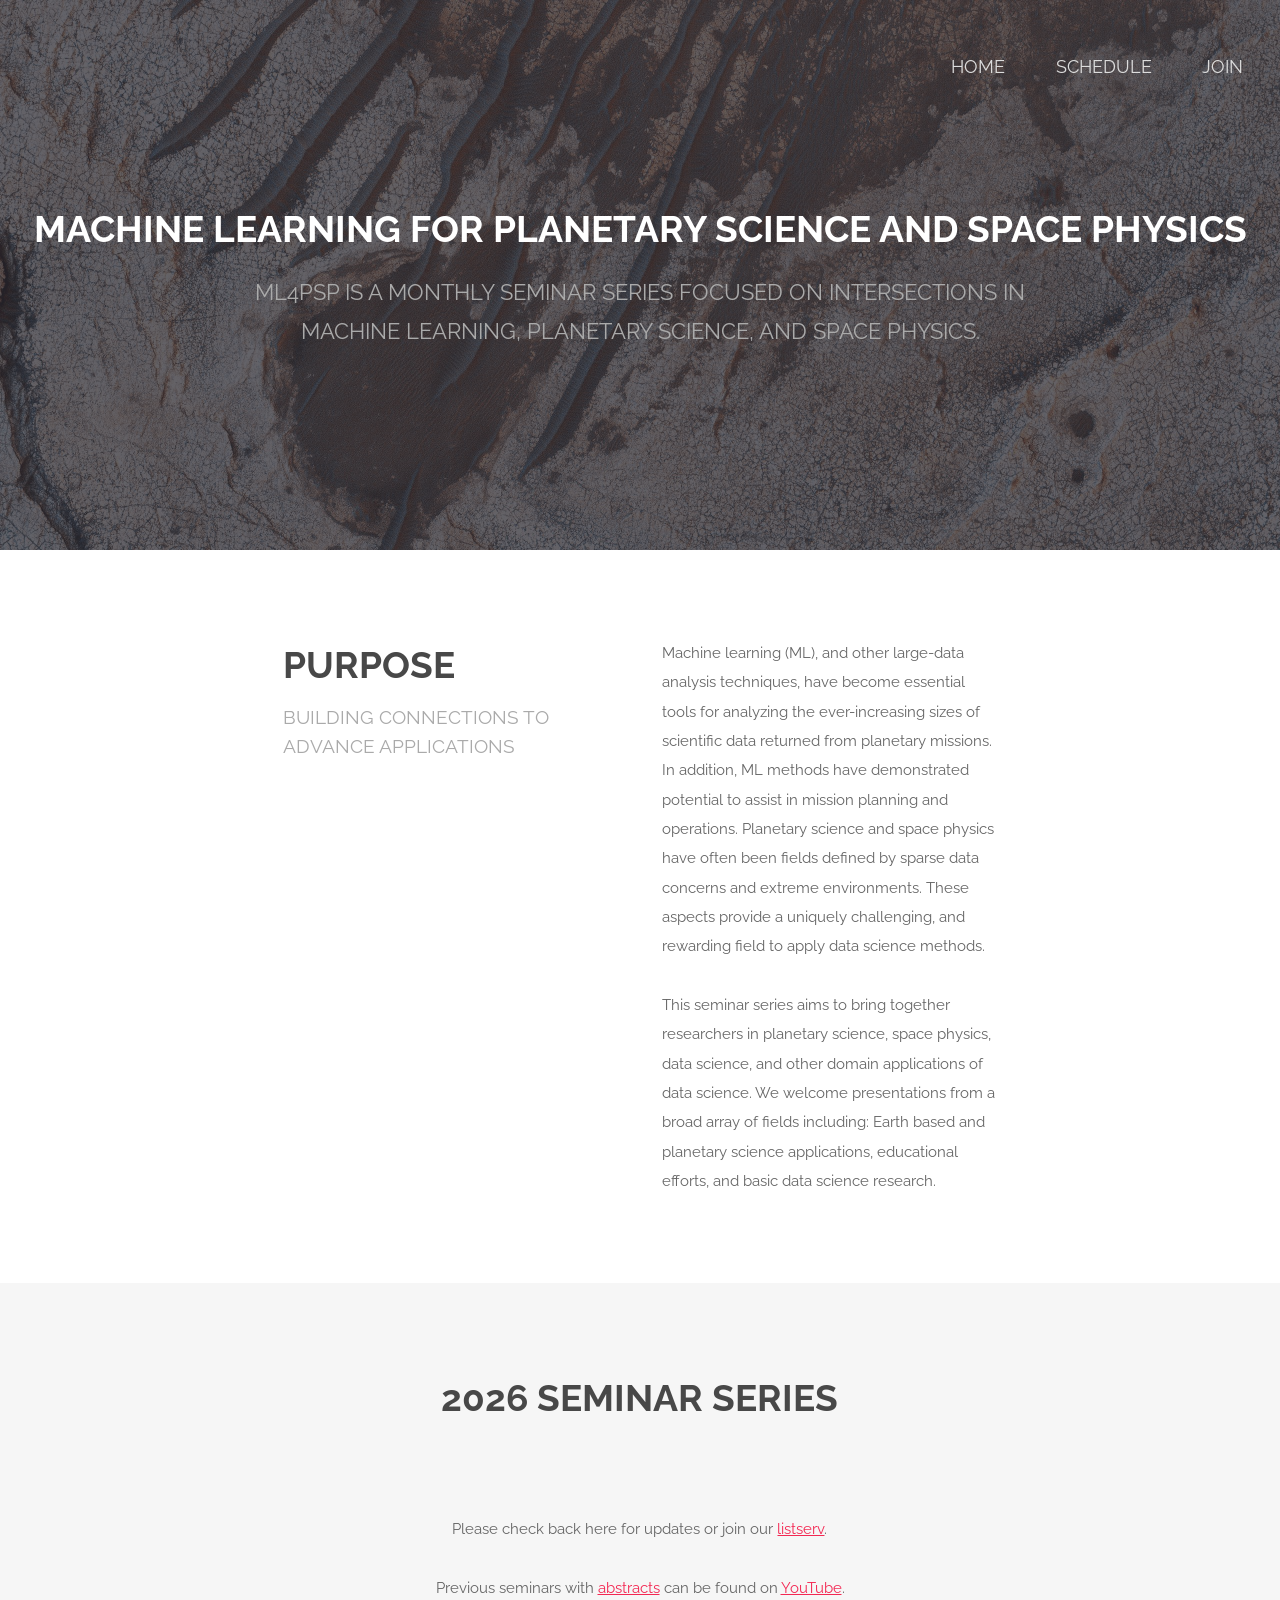
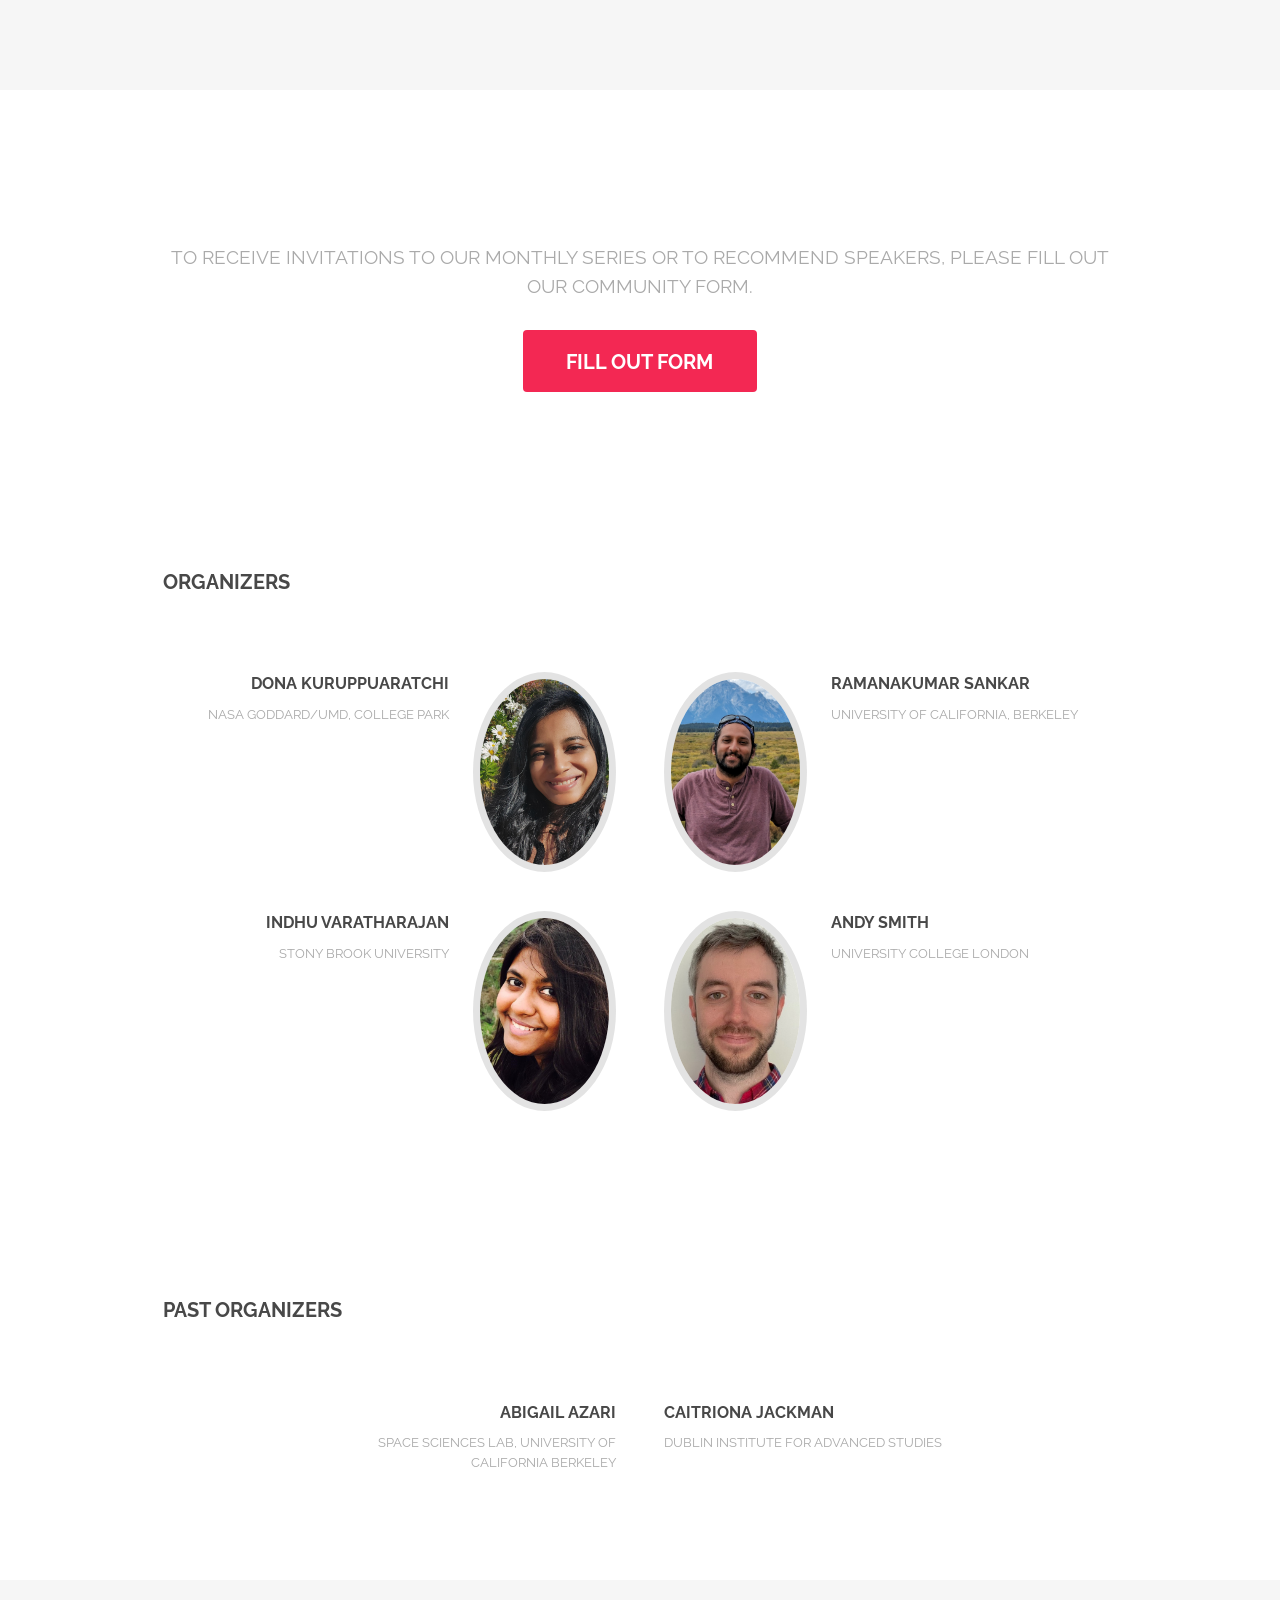
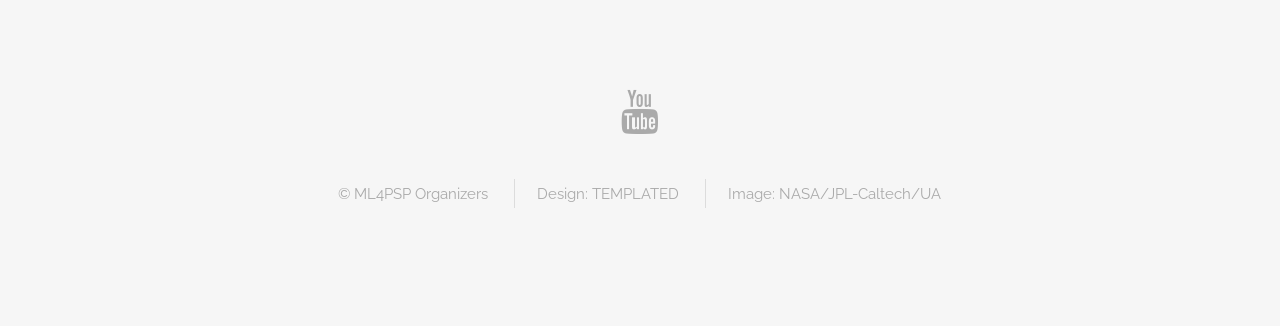
==== commit 0e92ba39: "moving from static html to json speaker list" ====
--- a/index.html
+++ b/index.html
@@ -1,4 +1,4 @@
-<!DOCTYPE HTML>
+<!doctype html>
 <!--
 	Spatial by TEMPLATED
 	templated.co @templatedco
@@ -8,184 +8,243 @@
 <html>
     <head>
         <title>ML4PSP</title>
-            <meta charset="utf-8" />
-            <meta name="viewport" content="width=device-width, initial-scale=1" />
-            <link rel="stylesheet" href="assets/css/main.css" />
-	</head>
-	<body class="landing">
-    <!-- Header -->
-    <header id="header" class="alt">
-        <!--
+        <meta charset="utf-8" />
+        <meta name="viewport" content="width=device-width, initial-scale=1" />
+        <link rel="stylesheet" href="assets/css/main.css" />
+    </head>
+    <body class="landing">
+        <!-- Header -->
+        <header id="header" class="alt">
+            <!--
         <h1><strong><a href="index.html">ML4PSP</a></strong></h1>
         -->
-        <nav id="nav">
-            <ul>
-                <li><a href="index.html">Home</a></li>
-                <li><a href="schedule.html">Schedule</a></li>
-                <li><a href="join.html">Join</a></li>
-            </ul>
-        </nav>
-    </header>
-    <a href="#menu" class="navPanelToggle"><span class="fa fa-bars"></span></a>
-
-    <!-- Banner -->
-    <section id="banner">
-        <h2>Machine Learning for Planetary Science and Space Physics</h2>
-	    <!--Comment for new organizers, if you want a new tag line change this text.-->
-        <p>ML4PSP is a monthly seminar series focused on intersections in <br /> machine learning, planetary science, and space physics. </p>
-    </section>
-
-    <!-- One -->
-    <section id="one" class="wrapper style1">
-        <div class="container 75%">
-            <div class="row 200%">
-                <div class="6u 12u$(medium)">
-                    <header class="major">
-                        <h2>Purpose</h2>
-                        <p>Building connections to advance applications</p>
-                    </header>
+            <nav id="nav">
+                <ul>
+                    <li><a href="index.html">Home</a></li>
+                    <li><a href="schedule.html">Schedule</a></li>
+                    <li><a href="join.html">Join</a></li>
+                </ul>
+            </nav>
+        </header>
+        <a href="#menu" class="navPanelToggle"
+            ><span class="fa fa-bars"></span
+        ></a>
+
+        <!-- Banner -->
+        <section id="banner">
+            <h2>Machine Learning for Planetary Science and Space Physics</h2>
+            <!--Comment for new organizers, if you want a new tag line change this text.-->
+            <p>
+                ML4PSP is a monthly seminar series focused on intersections in
+                <br />
+                machine learning, planetary science, and space physics.
+            </p>
+        </section>
+
+        <!-- One -->
+        <section id="one" class="wrapper style1">
+            <div class="container 75%">
+                <div class="row 200%">
+                    <div class="6u 12u$(medium)">
+                        <header class="major">
+                            <h2>Purpose</h2>
+                            <p>Building connections to advance applications</p>
+                        </header>
+                    </div>
+                    <div class="6u$ 12u$(medium)">
+                        <p>
+                            Machine learning (ML), and other large-data analysis
+                            techniques, have become essential tools for
+                            analyzing the ever-increasing sizes of scientific
+                            data returned from planetary missions. In addition,
+                            ML methods have demonstrated potential to assist in
+                            mission planning and operations. Planetary science
+                            and space physics have often been fields defined by
+                            sparse data concerns and extreme environments. These
+                            aspects provide a uniquely challenging, and
+                            rewarding field to apply data science methods.
+                        </p>
+
+                        <p>
+                            This seminar series aims to bring together
+                            researchers in planetary science, space physics,
+                            data science, and other domain applications of data
+                            science. We welcome presentations from a broad array
+                            of fields including: Earth based and planetary
+                            science applications, educational efforts, and basic
+                            data science research.
+                        </p>
+                    </div>
                 </div>
-                <div class="6u$ 12u$(medium)">
-                <p>Machine learning (ML), and other large-data analysis techniques, have become essential tools for analyzing the ever-increasing sizes of scientific data returned from planetary missions. In addition, ML methods have demonstrated potential to assist in mission planning and operations. Planetary science and space physics have often been fields defined by sparse data concerns and extreme environments. These aspects provide a uniquely challenging, and rewarding field to apply data science methods.</p>
-                                
-                <p>This seminar series aims to bring together researchers in planetary science, space physics, data science, and other domain applications of data science. We welcome presentations from a broad array of fields including: Earth based and planetary science applications, educational efforts, and basic data science research.</p>
-                </div>
-            </div>
-        </div>
-    </section>
-
-    <!-- Two -->
-    <section id="two" class="wrapper style2 special">
-        <div class="container">
-            <header class="major">
-                <h2>2026 Seminar Series</h2>
-	    </header>
-	
-	    <!--Comment for new organizers, this is the format below that you can use to add two speakers.--> 
-	    <!-- <p> Please check back here for updates or join our <a href="join.html"> listserv</a>. <p> -->
-	    <h3>April 21, 2026</h3>
-	    <p> Tuesday at 9 AM US Pacific </p>
-	    <div class="container">
-                <!-- <div class="6u 12u$(xsmall)"> -->
-                        <div class="image fit captioned">
-			 <h3> Jichao Feng</br>Northern Illinois University</h3>
-			 <p>Planetary-Scale Similarity Search for Mars Orbital Imagery with Foundation-Model Embeddings</p>
-			 <p>Mars orbital archives now contain enough imagery that finding morphologically similar features is bottlenecked by search, not data. We present a planetary-scale similarity search system built on foundation-model embeddings over the full CTX Murray global mosaic (~26.9M indexed locations). A Vision Transformer pretrained via self-supervised learning on millions of CTX patches produces embeddings that capture surface texture and landform semantics without any labels. Deployed as a quantized vector index on a single server, the system supports sub-second instance-level retrieval ("find terrains like this"), geo-filtered search within regions of interest, and interactive relevance feedback for iterative refinement. The system is publicly accessible at findmars.space.</p>
-                        </div>
-            </div>
-	</div>
-        <p>Previous seminars with <a href="schedule.html">abstracts</a> can be found on <a href="https://www.youtube.com/channel/UCyS8UU1a6K0NM_lSN7ykAnA/playlists">YouTube</a>. </p>
-    </section>
-
-    <!-- Three -->
-    <section id="three" class="wrapper style3 special">
-        <div class="container">
-            <header class="major">
-                <h2>Join</h2>
-                    <p>To receive invitations to our monthly series or to recommend speakers, please fill out our community form. </p>
-            </header>
-            <ul class="actions">
-                <li><a href="join.html" class="button special big">Fill Out Form</a></li>
-            </ul>
-        </div>
-    </section>
-    
-    <!-- Four -->
-    <section id="four" class="wrapper style1">
-        <div class="container">
-            <header class="major special">
-                <h3>Organizers</h3>
-            </header>
-            <div class="feature-grid">
-                <div class="feature">
-                    <div class="image rounded"><img src="images/DKProfile.jpg" alt="" /></div>
+            </div>
+        </section>
+
+        <!-- Two -->
+        <section id="two" class="wrapper style2 special">
+            <div class="container">
+                <header class="major">
+                    <h2>2026 Seminar Series</h2>
+                </header>
+
+                <div id="upcoming-speaker-index"></div>
+            </div>
+            <p>
+                Previous seminars with <a href="schedule.html">abstracts</a> can
+                be found on
+                <a
+                    href="https://www.youtube.com/channel/UCyS8UU1a6K0NM_lSN7ykAnA/playlists"
+                    >YouTube</a
+                >.
+            </p>
+        </section>
+
+        <!-- Three -->
+        <section id="three" class="wrapper style3 special">
+            <div class="container">
+                <header class="major">
+                    <h2>Join</h2>
+                    <p>
+                        To receive invitations to our monthly series or to
+                        recommend speakers, please fill out our community form.
+                    </p>
+                </header>
+                <ul class="actions">
+                    <li>
+                        <a href="join.html" class="button special big"
+                            >Fill Out Form</a
+                        >
+                    </li>
+                </ul>
+            </div>
+        </section>
+
+        <!-- Four -->
+        <section id="four" class="wrapper style1">
+            <div class="container">
+                <header class="major special">
+                    <h3>Organizers</h3>
+                </header>
+                <div class="feature-grid">
+                    <div class="feature">
+                        <div class="image rounded">
+                            <img src="images/DKProfile.jpg" alt="" />
+                        </div>
                         <div class="content">
                             <header>
                                 <h4>Dona Kuruppuaratchi</h4>
                                 <p>NASA Goddard/UMD, College Park</p>
                             </header>
                         </div>
-                </div>
-                <div class="feature">
-                    <div class="image rounded"><img src="images/RSProfile.jpg" alt="" /></div>
+                    </div>
+                    <div class="feature">
+                        <div class="image rounded">
+                            <img src="images/RSProfile.jpg" alt="" />
+                        </div>
                         <div class="content">
                             <header>
                                 <h4>Ramanakumar Sankar</h4>
                                 <p>University of California, Berkeley</p>
                             </header>
                         </div>
-                </div>
-                <div class="feature">
-                    <div class="image rounded"><img src="images/IVProfile.jpg" alt="" /></div>
+                    </div>
+                    <div class="feature">
+                        <div class="image rounded">
+                            <img src="images/IVProfile.jpg" alt="" />
+                        </div>
                         <div class="content">
                             <header>
                                 <h4>Indhu Varatharajan</h4>
                                 <p>Stony Brook University</p>
                             </header>
                         </div>
+                    </div>
+                    <div class="feature">
+                        <div class="image rounded">
+                            <img src="images/ASProfile.jpeg" alt="" />
+                        </div>
+                        <div class="content">
+                            <header>
+                                <h4>Andy Smith</h4>
+                                <p>University College London</p>
+                            </header>
+                        </div>
+                    </div>
                 </div>
-                <div class="feature">
-                            <div class="image rounded"><img src="images/ASProfile.jpeg" alt="" /></div>
-                                <div class="content">
-                                    <header>
-                                        <h4>Andy Smith</h4>
-                                        <p>University College London</p>
-                                    </header>
-                                </div>
-                        </div>
-                    </div>
-                </div>
+            </div>
         </section>
         <!-- Five -->
         <section id="five" class="wrapper style1">
-        <div class="container">
-            <header class="major special">
-                <h3>Past Organizers</h3>
-            </header>
-            
-            <div class="feature-grid">
-                <div class="feature">
-                        <div class="content">
-                            <header>
-                                <h4><a href="https://abbyazari.github.io/">Abigail Azari</a></h4>
-                                <p>Space Sciences Lab, University of California Berkeley</p>
-                            </header>
-                        </div>
+            <div class="container">
+                <header class="major special">
+                    <h3>Past Organizers</h3>
+                </header>
+
+                <div class="feature-grid">
+                    <div class="feature">
+                        <div class="content">
+                            <header>
+                                <h4>
+                                    <a href="https://abbyazari.github.io/"
+                                        >Abigail Azari</a
+                                    >
+                                </h4>
+                                <p>
+                                    Space Sciences Lab, University of California
+                                    Berkeley
+                                </p>
+                            </header>
+                        </div>
+                    </div>
+                    <div class="feature">
+                        <div class="content">
+                            <header>
+                                <h4>
+                                    <a
+                                        href="https://www.dias.ie/2019/11/27/professor-caitriona-jackman/"
+                                        >Caitriona Jackman</a
+                                    >
+                                </h4>
+                                <p>Dublin Institute for Advanced Studies</p>
+                            </header>
+                        </div>
+                    </div>
                 </div>
-                <div class="feature">
-                                <div class="content">
-                                    <header>
-                                        <h4><a href="https://www.dias.ie/2019/11/27/professor-caitriona-jackman/">Caitriona Jackman</a></h4>
-                                        <p>Dublin Institute for Advanced Studies</p>
-                                    </header>
-                                </div>
-                        </div>
-                    </div>
-                </div>
-        </section>
-    
-
-    <!-- Footer -->
-    <footer id="footer">
-        <div class="container">
-            <ul class="icons">
-                <li><a href="https://www.youtube.com/channel/UCyS8UU1a6K0NM_lSN7ykAnA/playlists" class="icon fa-youtube"></a></li>
-                <!--<li><a href="#" class="icon fa-twitter"></a></li>-->
-                <!--<li><a href="#" class="icon fa-instagram"></a></li>-->
-            </ul>
-            <ul class="copyright">
-                <li>&copy; ML4PSP Organizers </li>
-                <!--<li>Design: <a href="https://templated.co/spatial"> TEMPLATED </a></li> -->
-		<li>Design: TEMPLATED </li>
-                <li>Image: <a href="https://www.nasa.gov/image-feature/the-red-planets-layered-history">NASA/JPL-Caltech/UA</a></li>
-            </ul>
-        </div>
-    </footer>
-
-    <!-- Scripts -->
-    <script src="assets/js/jquery.min.js"></script>
-    <script src="assets/js/skel.min.js"></script>
-    <script src="assets/js/util.js"></script>
-    <script src="assets/js/main.js"></script>
-	</body>
+            </div>
+        </section>
+
+        <!-- Footer -->
+        <footer id="footer">
+            <div class="container">
+                <ul class="icons">
+                    <li>
+                        <a
+                            href="https://www.youtube.com/channel/UCyS8UU1a6K0NM_lSN7ykAnA/playlists"
+                            class="icon fa-youtube"
+                        ></a>
+                    </li>
+                    <!--<li><a href="#" class="icon fa-twitter"></a></li>-->
+                    <!--<li><a href="#" class="icon fa-instagram"></a></li>-->
+                </ul>
+                <ul class="copyright">
+                    <li>&copy; ML4PSP Organizers</li>
+                    <!--<li>Design: <a href="https://templated.co/spatial"> TEMPLATED </a></li> -->
+                    <li>Design: TEMPLATED</li>
+                    <li>
+                        Image:
+                        <a
+                            href="https://www.nasa.gov/image-feature/the-red-planets-layered-history"
+                            >NASA/JPL-Caltech/UA</a
+                        >
+                    </li>
+                </ul>
+            </div>
+        </footer>
+
+        <!-- Scripts -->
+        <script src="assets/js/jquery.min.js"></script>
+        <script src="assets/js/skel.min.js"></script>
+        <script src="assets/js/util.js"></script>
+        <script src="assets/js/main.js"></script>
+        <script src="assets/js/speakers.js"></script>
+    </body>
 </html>
